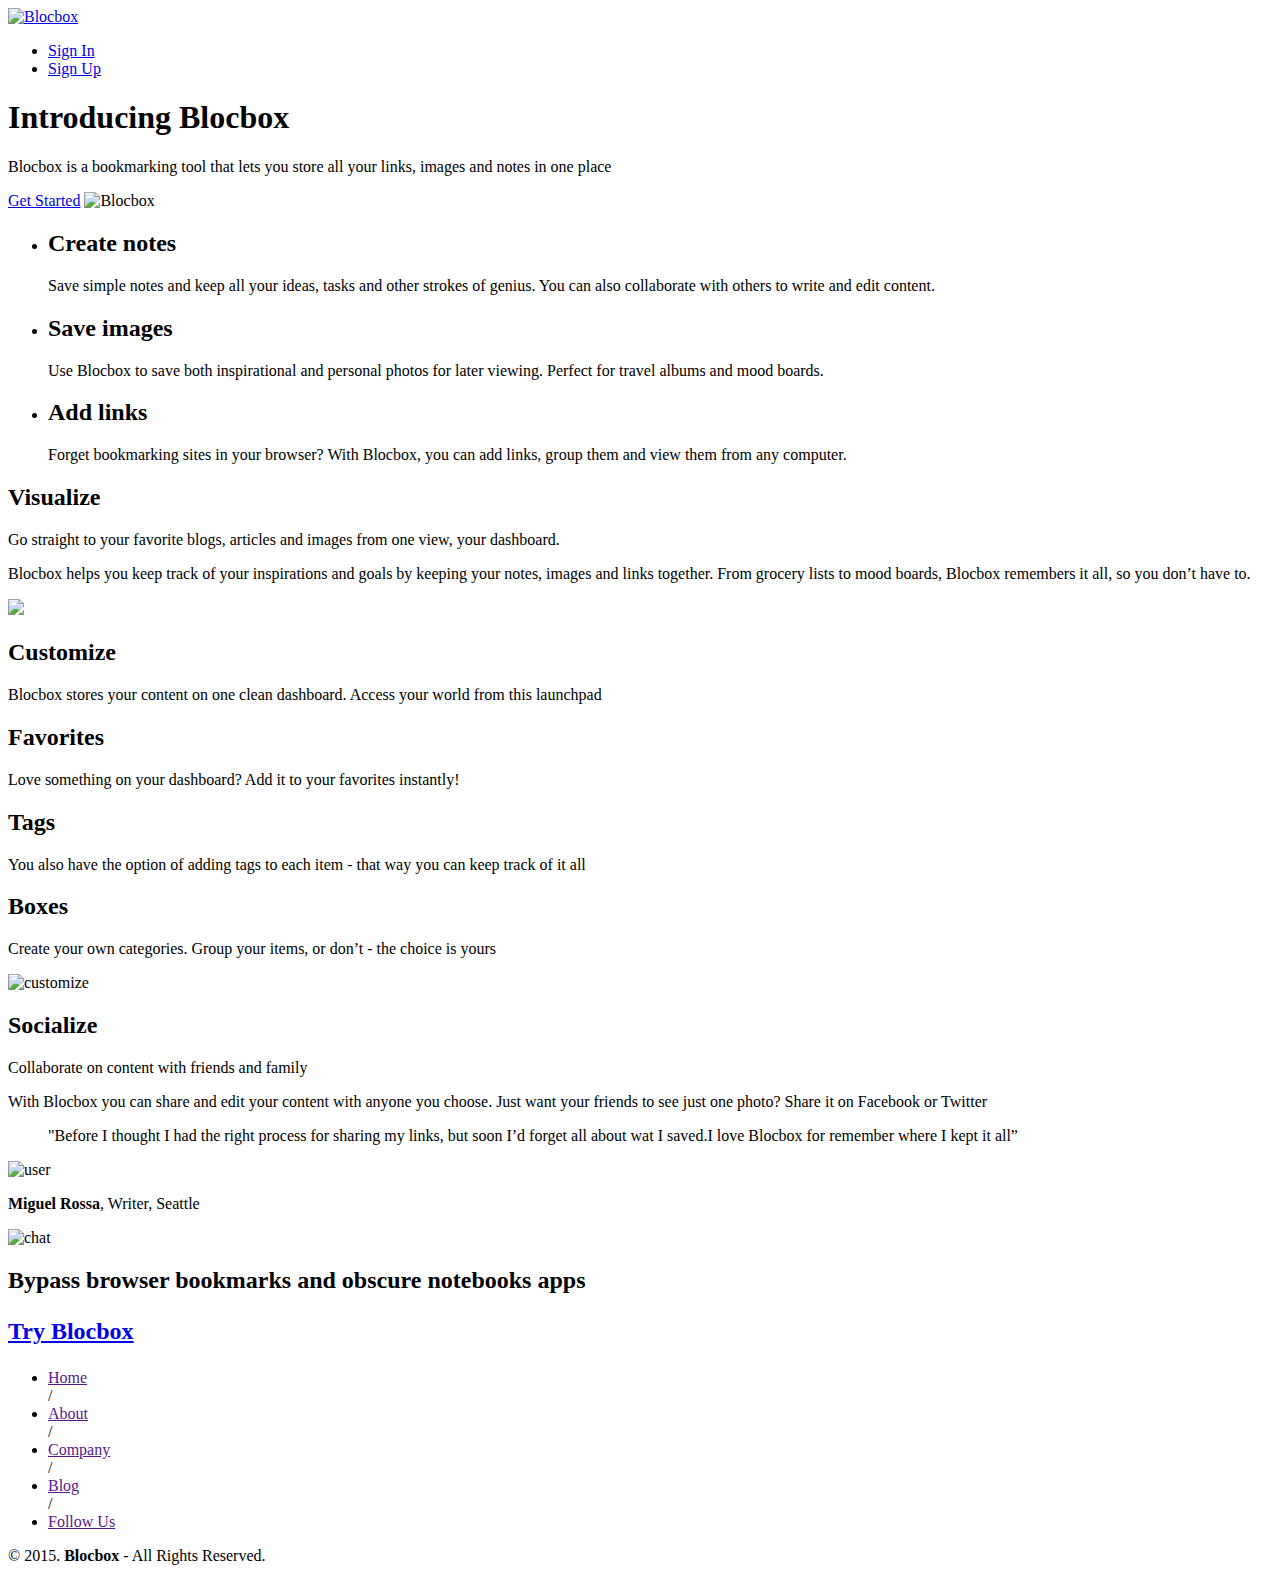
==== index.html @ c2d43303 "Assignment-28-completed" ====
<!DOCTYPE html>
 <html lang="en-us">
 <head>
   <meta http-equiv="X-UA-Compatible" content="IE=Edge">
   <meta name="viewport" content="width=device-width, initial-scale=1">
   <meta charset="UTF-8">
   <title>Save, share and collaborate | Blocbox</title>
    <!-- Google Fonts -->
    <link href="<link href='https://fonts.googleapis.com/css?family=Poppins:300,400,500,600,700|Roboto+Slab:400,100,700' rel='stylesheet' type='text/css'>">
 </head>
 <body>
 <!-- Hero -->
 <header>
   <nav class="container">
     <div class="one-half">
       <a href="index.html" class="site-logo"><img src="images/site-logo.png" alt="Blocbox" /></a>
     </div>
     <div class="one-half">
       <ul>
         <li><a href="signin.html">Sign In</a></li>
         <li class="btn-outline"><a href="signup.html">Sign Up</a></li>
       </ul>
     </div>
   </nav>
   <div class="container hero">
     <h1>Introducing Blocbox</h1>
     <p>Blocbox is a bookmarking tool that lets you store all your links, images and notes in one place </p>
     <a href="signup.html" class="btn">Get Started</a>
     <img src="images/getstarted.png" alt="Blocbox" />
   </div>
 </header>
  <main role="main">
    <!-- Benefits -->
   <section class="benefits">
     <ul class="container">
       <li class="one-third">
         <h2>Create notes</h2>
         <p>Save simple notes and keep all your ideas, tasks and other strokes of genius. You can also collaborate with others to write and edit content.</p>
       </li>
       <li class="one-third">
         <h2>Save images</h2>
         <p>Use Blocbox to save both inspirational and personal photos for later viewing. Perfect for travel albums and mood boards.</p>
       </li>
       <li class="one-third">
         <h2>Add links</h2>
         <p>Forget bookmarking sites in your browser? With Blocbox, you can add links, group them and view them from any computer.</p>
       </li>
     </ul>
   </section>
   <!--Visualize Section -->
   <section class ="visualize">
   <div class="title v">
      <h2> Visualize </h2>
      <p>Go straight to your favorite blogs, articles and images from one view, your dashboard.</p>
  </div>
      <div class="blurb1">
   <p>Blocbox helps you keep track of 
your inspirations and goals by 
keeping your notes, images and links 
together. From grocery lists to mood boards, 
Blocbox remembers it all, 
so you don’t have to.</p>
</div>
<img src="images/dashboard.png"/>
</p>
</div>
   <!-- Customize Section -->
   <section class="customize">
   <div class="title c">
      <h2> Customize </h2>
       <p>Blocbox stores your content on one clean dashboard. Access your world from this launchpad</p>
    </div>
    <div class="blurb2">
       <h2>Favorites</h2>
          <p>Love something on your dashboard? Add it to your favorites instantly!</p>
        <h2>Tags</h2>
          <p>You also have the option of adding tags to each item - that way you can keep track of it all</p>
         <h2>Boxes</h2>
          <p>Create your own categories. Group your items, or don’t - the choice is yours</p>
    </div>
<img src="images/detail.png" alt ="customize" />

   <!--Socialize Section -->
   <section class ="socialize"
    <div class="title s">
      <h2> Socialize </h2>
       <p>Collaborate on content with friends and family</p>
            With Blocbox you can share and edit 
            your content with anyone you choose. 
            Just want your friends to see just one 
            photo? Share it on Facebook or Twitter
      </p>
      </div>
      <div class = "testimonial">
        <blockquote>"Before I thought I had the right process for sharing 
        my links, but soon I’d forget all about wat I saved.I love Blocbox for remember where I kept it all”</blockquote>
          <img src="https://s3.amazonaws.com/uifaces/faces/twitter/jadlimcaco/128.jpg" alt="user"/>
            <p class="name"><strong>Miguel Rossa</strong>, Writer, Seattle</p>
      </div>
      <img src="images/chat.png" alt="chat"/>
    </section>
   <!--Concluding Section -->
  <section class ="conclusion">
    <div class="conc">
      <h2>Bypass browser bookmarks and obscure notebooks apps<h2>
       <p><a href="signup.html">Try Blocbox</a><p>
       </div>
    </div>
  </main>

  <!-- Footer -->
 <footer>
   <div class="container footer-nav-block">
       <div class="left-footer-block one-third">
         <ul>
           <li><a href="">Home</a></li> /
           <li><a href="">About</a></li> /
           <li><a href="">Company</a></li> /
           <li><a href="">Blog</a></li> /
           <li><a href="">Follow Us</a></li>
         </ul>
       </nav>
       <div class="right-footer-block one-third">
           <p class="copyright-block">&copy; 2015. <strong>Blocbox</strong> - All Rights Reserved.</p>
       </div>
   </div>
 </footer>
</body>
</html>
 </body>
 </html>
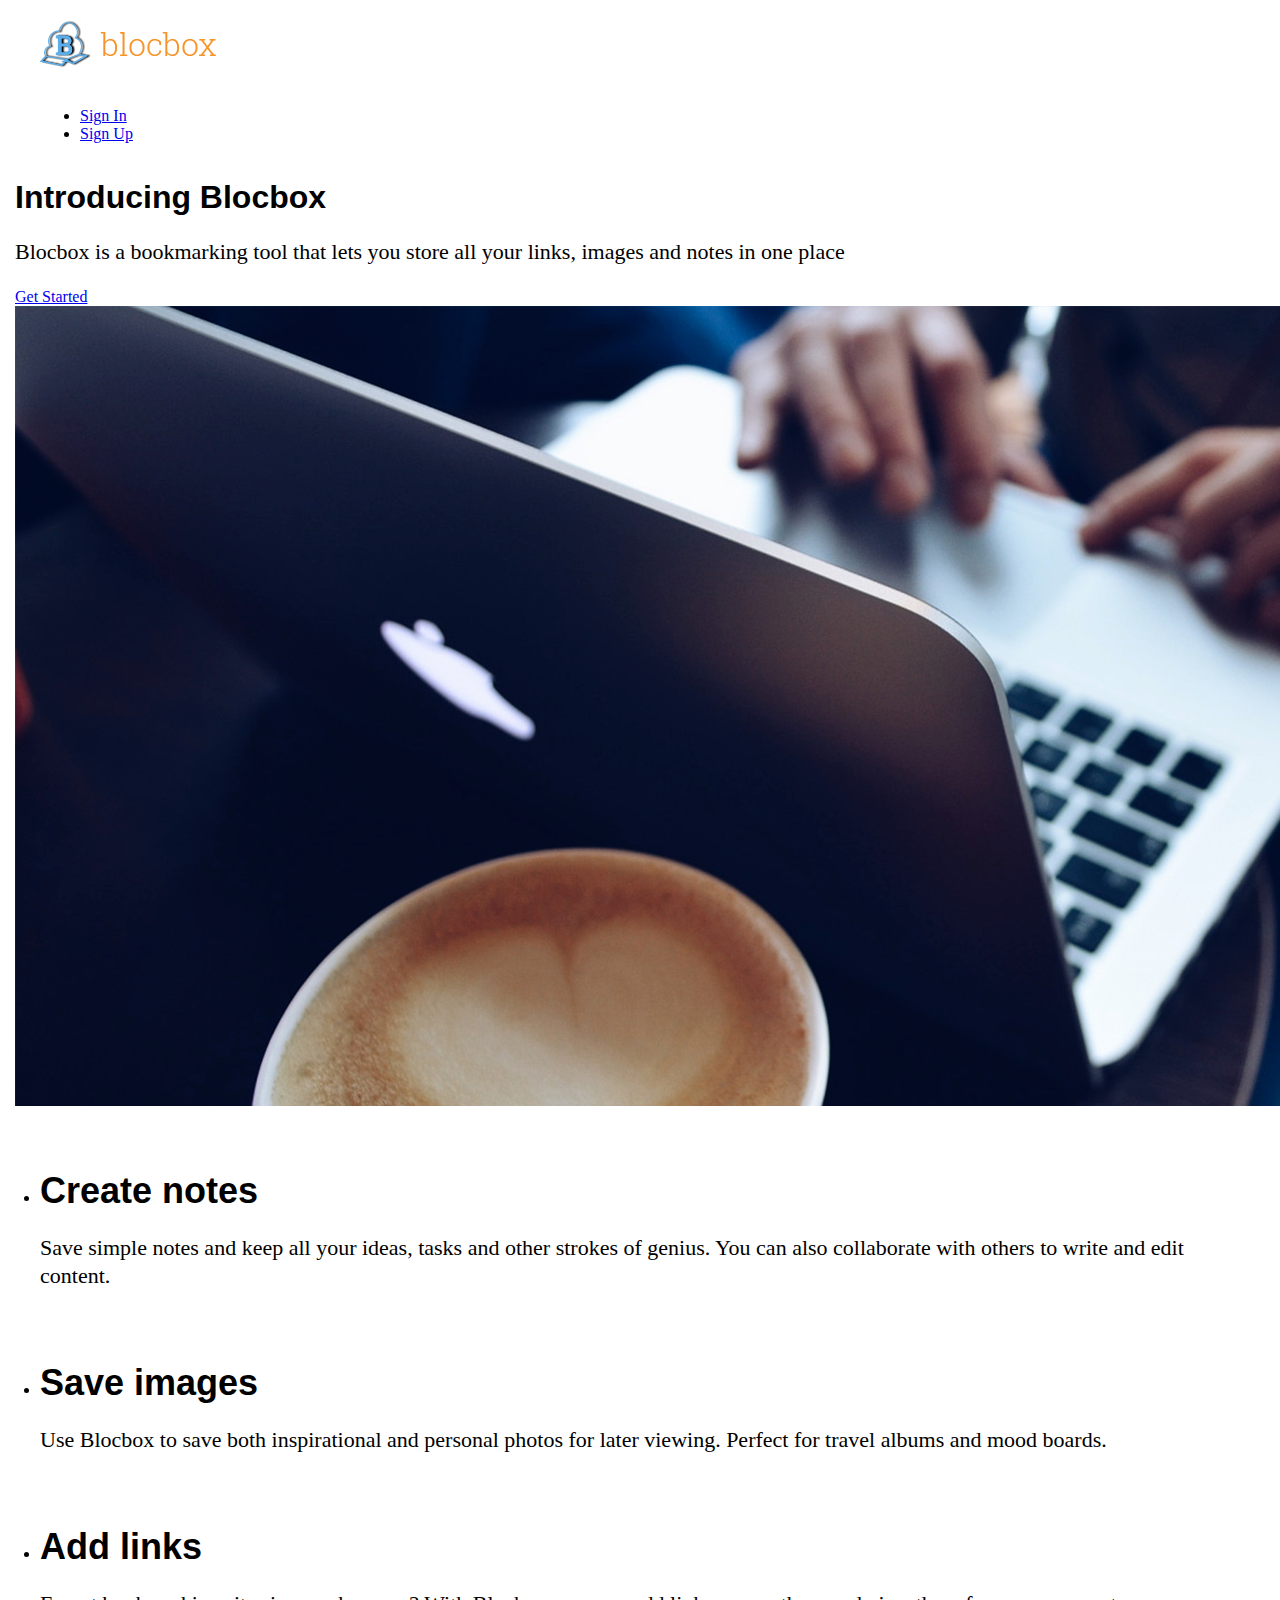
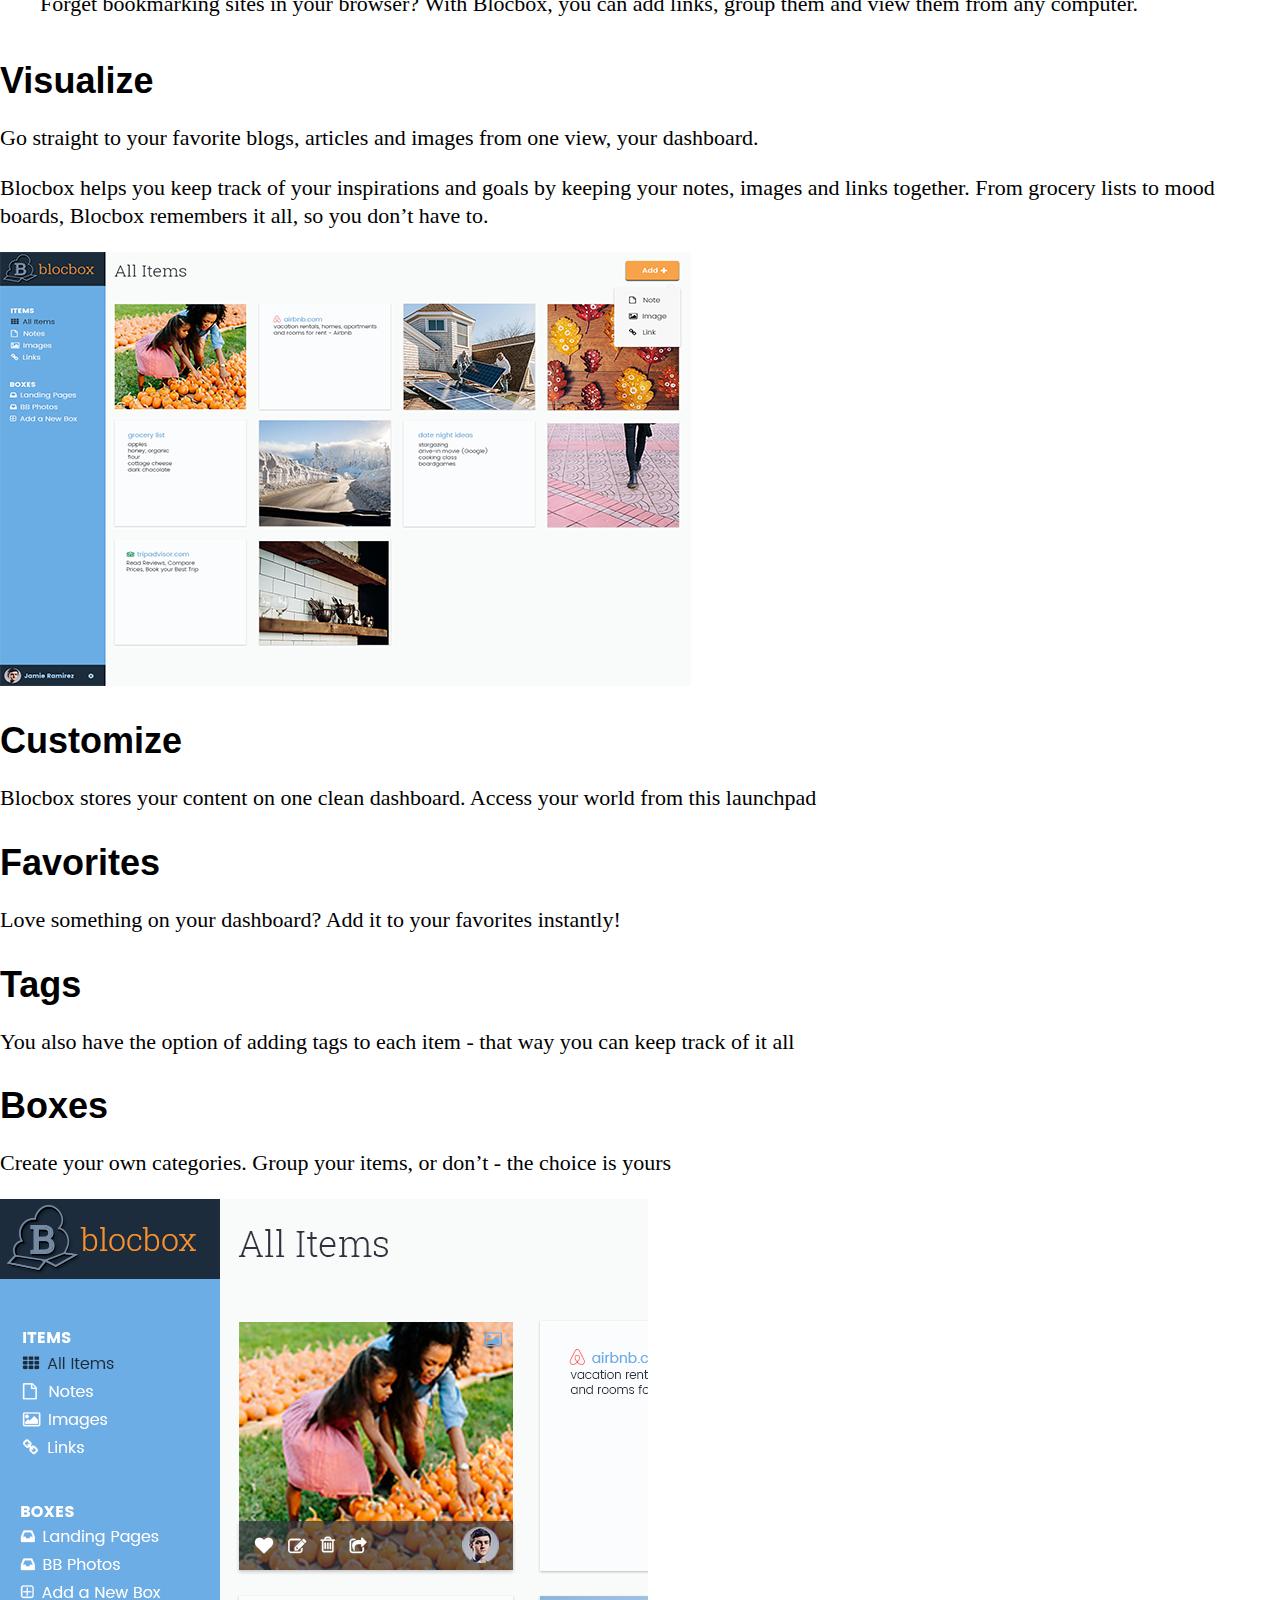
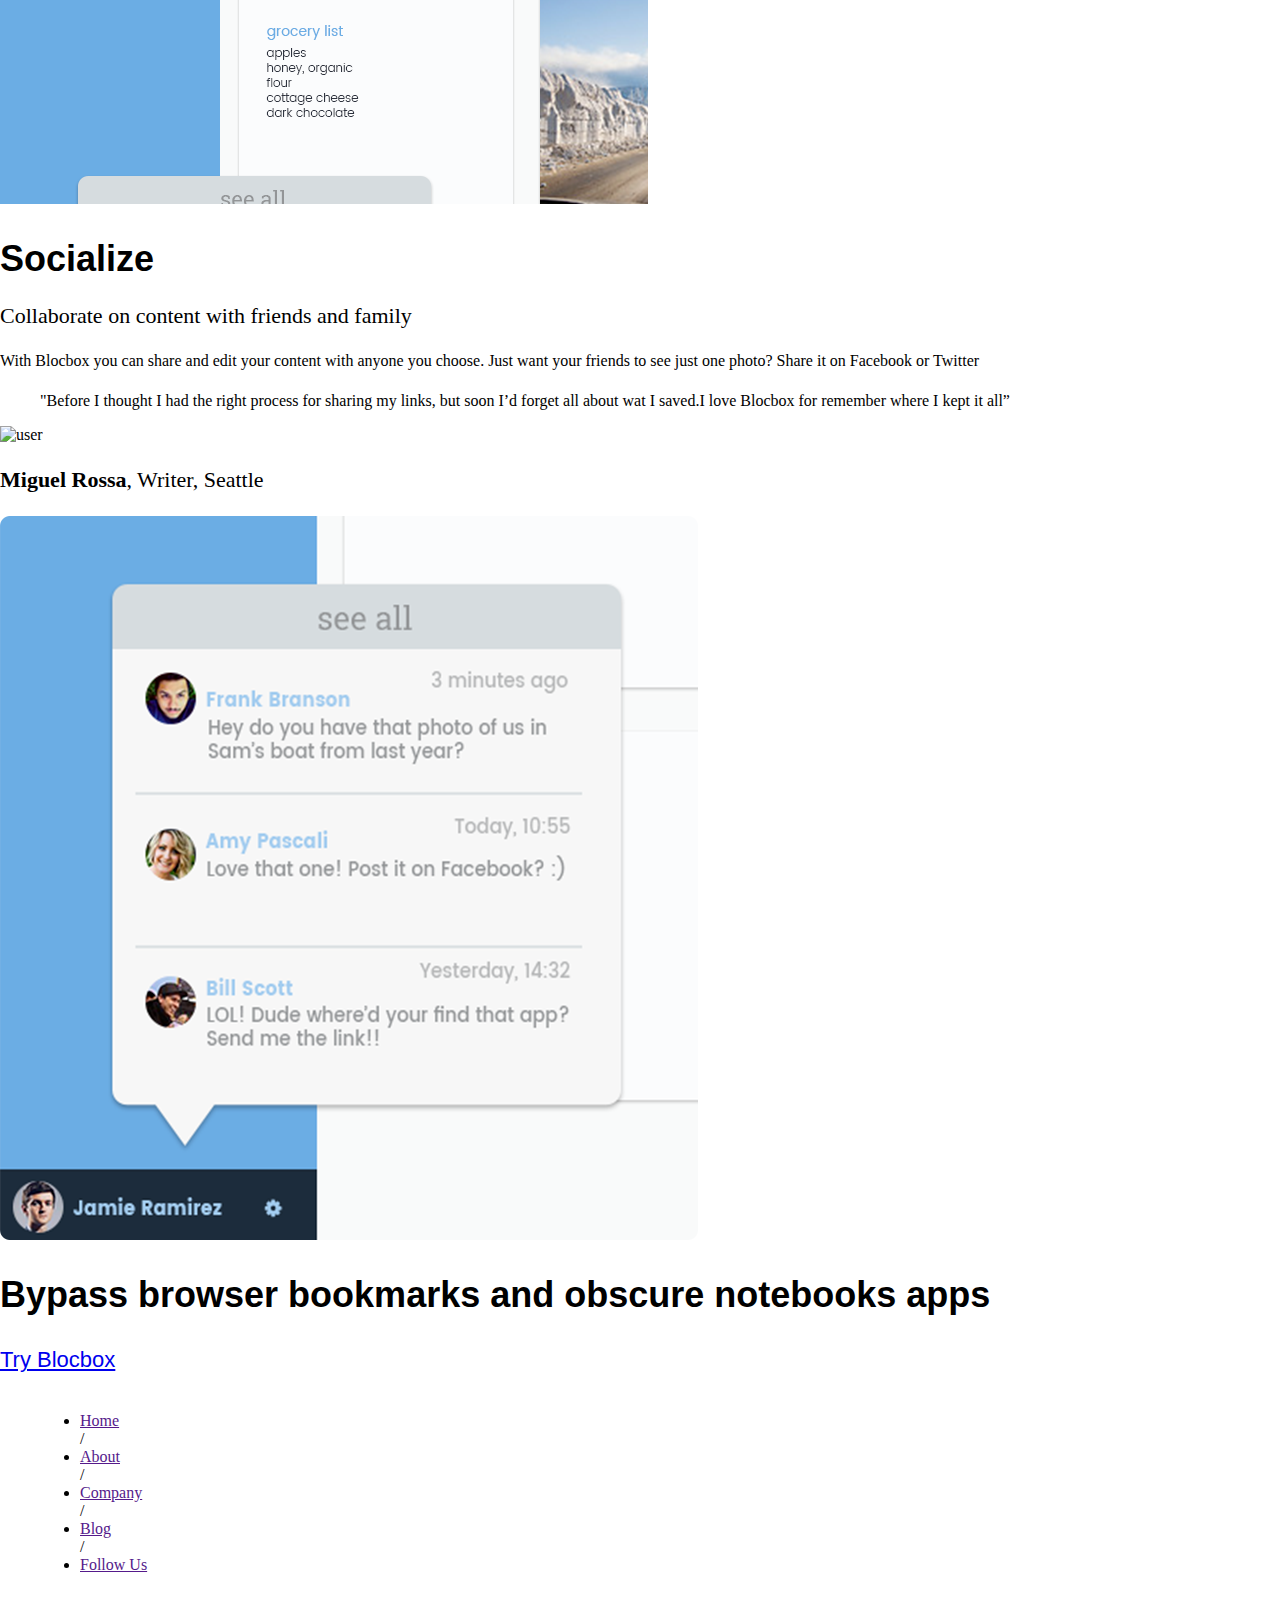
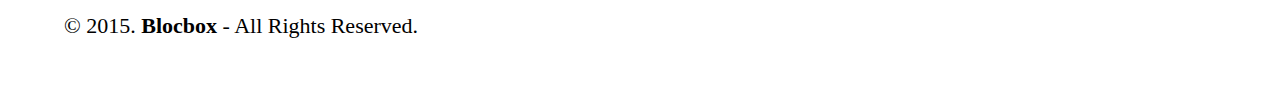
==== commit fcba028b: "Checkpoint-29-completed" ====
--- a/index.html
+++ b/index.html
@@ -6,7 +6,13 @@
    <meta charset="UTF-8">
    <title>Save, share and collaborate | Blocbox</title>
     <!-- Google Fonts -->
-    <link href="<link href='https://fonts.googleapis.com/css?family=Poppins:300,400,500,600,700|Roboto+Slab:400,100,700' rel='stylesheet' type='text/css'>">
+    <link href=<link href='https://fonts.googleapis.com/css?family=Poppins:300,400,500,600,700|Roboto+Slab:400,100,700' rel='stylesheet' type='text/css'>
+
+<!-- CSS -->
+<link rel="stylesheet" href="css/normalize.css">
+<link rel="stylesheet" href="css/style.css">
+<link rel="stylesheet" href="css/font-awesome.css">
+
  </head>
  <body>
  <!-- Hero -->
@@ -26,7 +32,7 @@
      <h1>Introducing Blocbox</h1>
      <p>Blocbox is a bookmarking tool that lets you store all your links, images and notes in one place </p>
      <a href="signup.html" class="btn">Get Started</a>
-     <img src="images/getstarted.png" alt="Blocbox" />
+     <img src="images/hero.png" alt="Blocbox" />
    </div>
  </header>
   <main role="main">
--- a/css/style.css
+++ b/css/style.css
@@ -0,0 +1,40 @@
+html, body{
+  overflow-x:hidden;
+}
+body {
+  font-family: "Poppins", Helvetica, Arial, sans-serif
+  color:#3333333;
+}
+h1, h2, h3, h4, h4, h6 {
+  font-family: "Roboto Slab", Helvetica, Arial, sans-serif;
+}
+h2 {
+  font-size:36px;
+  font-size: normal;
+  margin-bottom: 5px;
+}
+p {
+  font-size:22px;
+  line-height: 28px;
+  font-weight:100;
+}
+/* Grid */
+.container{
+margin-right: auto;
+margin-left: auto;
+padding-left: 15px;
+padding-right: 15px;
+position:relative;
+}
+.container:before,
+.container:after {
+  content:" ";
+  clear:both;
+}
+.one-half, .one-third, .one-fourth {
+  width: 96%;
+  float: left;
+  position: relative;
+  min-height: 1px;
+  margin: 0 2% 20px;
+}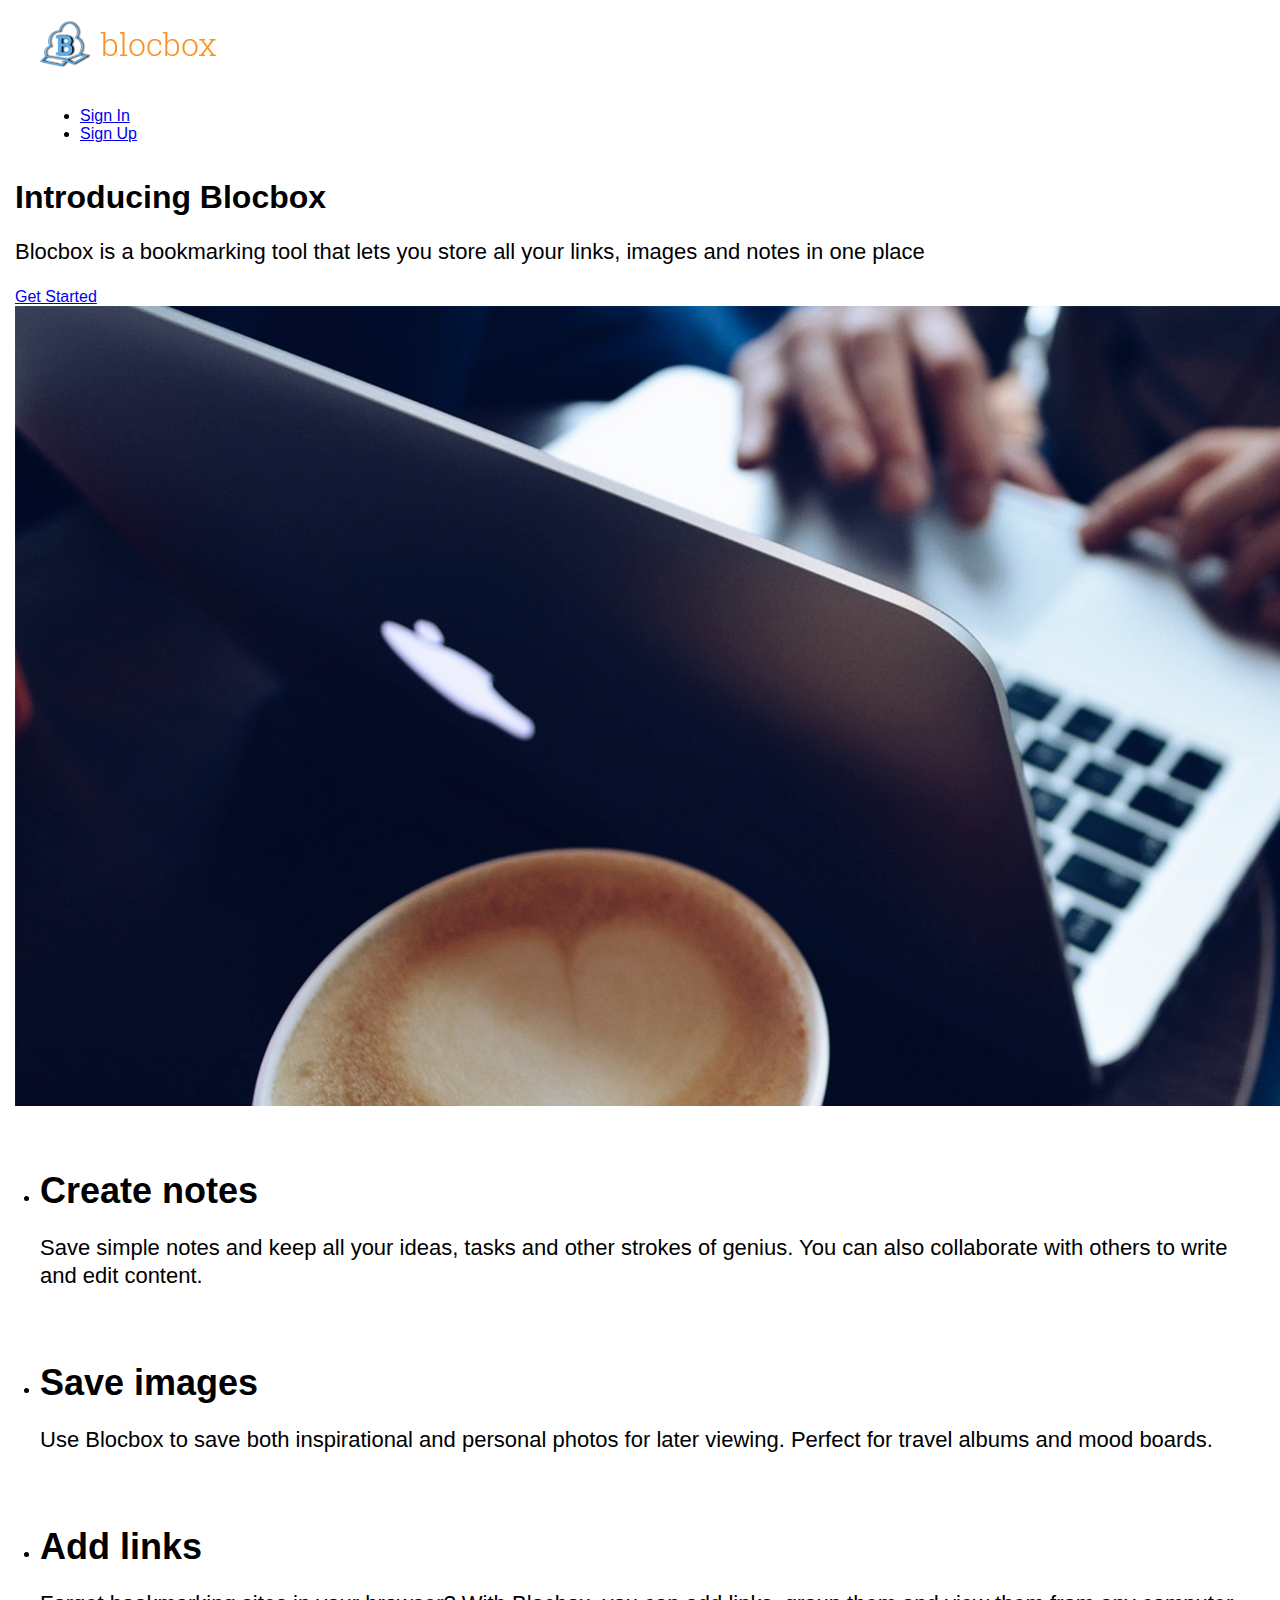
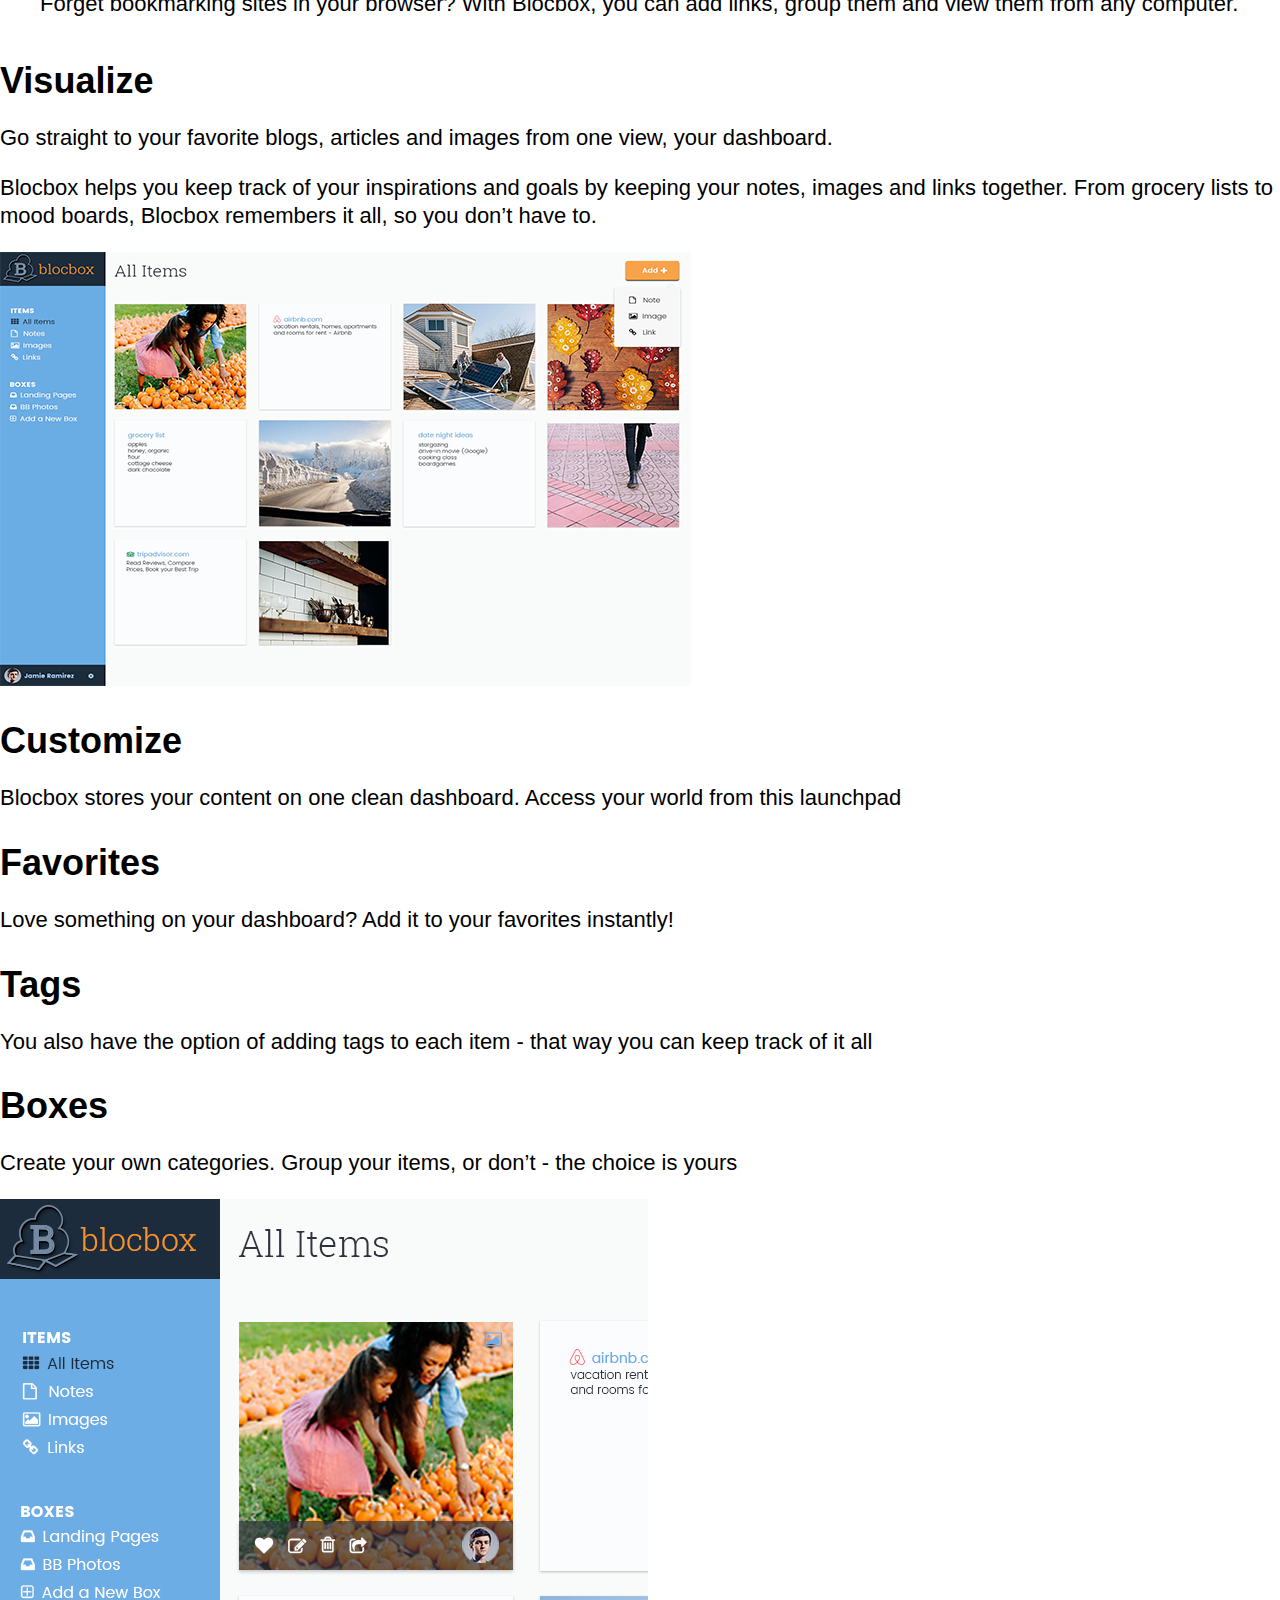
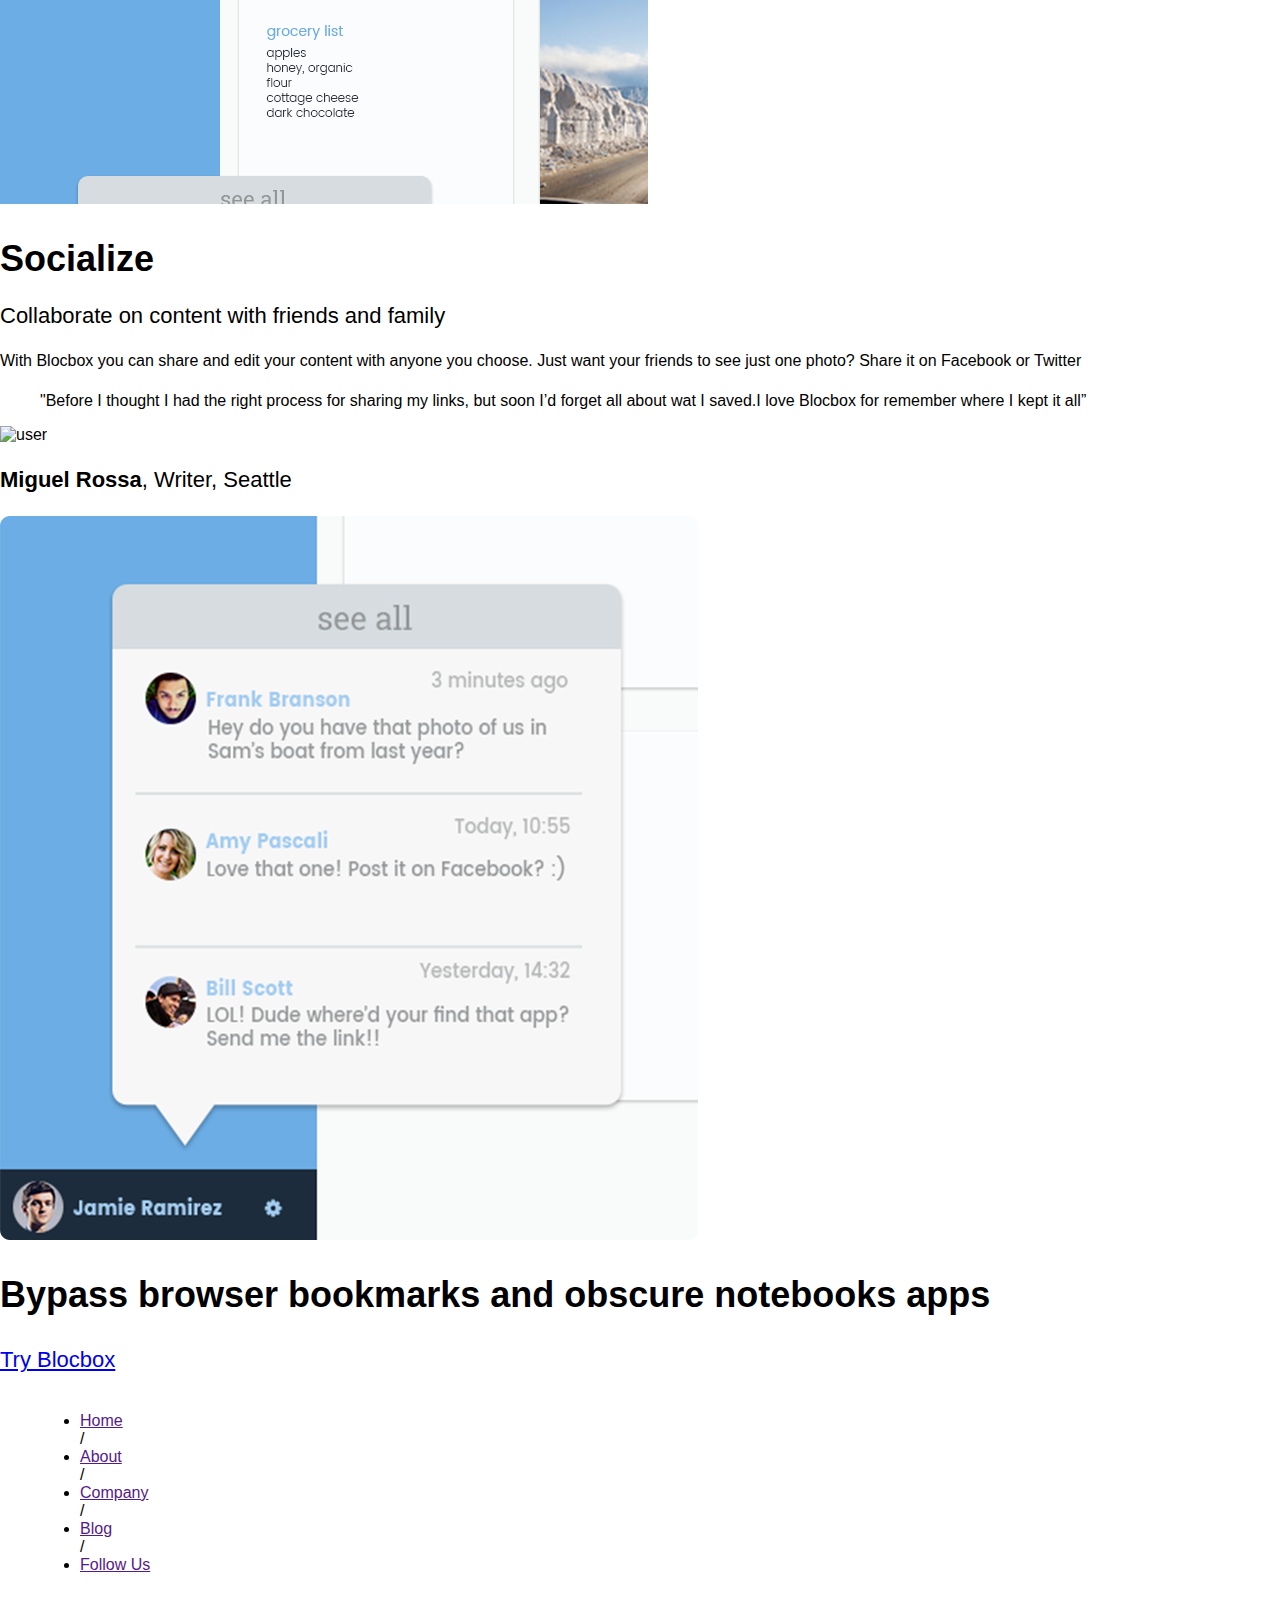
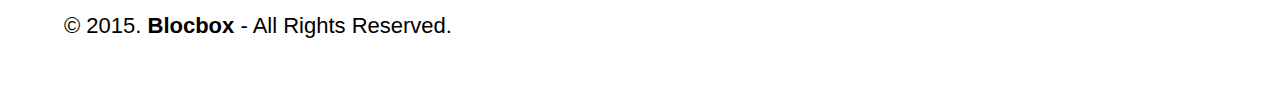
==== commit e8a3393e: "Assignment-29-completed" ====
--- a/index.html
+++ b/index.html
@@ -12,6 +12,8 @@
 <link rel="stylesheet" href="css/normalize.css">
 <link rel="stylesheet" href="css/style.css">
 <link rel="stylesheet" href="css/font-awesome.css">
+<link rel="stylesheet" href="animate.min.css">
+
 
  </head>
  <body>
@@ -29,7 +31,7 @@
      </div>
    </nav>
    <div class="container hero">
-     <h1>Introducing Blocbox</h1>
+     <h1 class="animated fadeIn">Introducing Blocbox</h1>
      <p>Blocbox is a bookmarking tool that lets you store all your links, images and notes in one place </p>
      <a href="signup.html" class="btn">Get Started</a>
      <img src="images/hero.png" alt="Blocbox" />
--- a/css/style.css
+++ b/css/style.css
@@ -8,6 +8,7 @@
 h1, h2, h3, h4, h4, h6 {
   font-family: "Roboto Slab", Helvetica, Arial, sans-serif;
 }
+
 h2 {
   font-size:36px;
   font-size: normal;
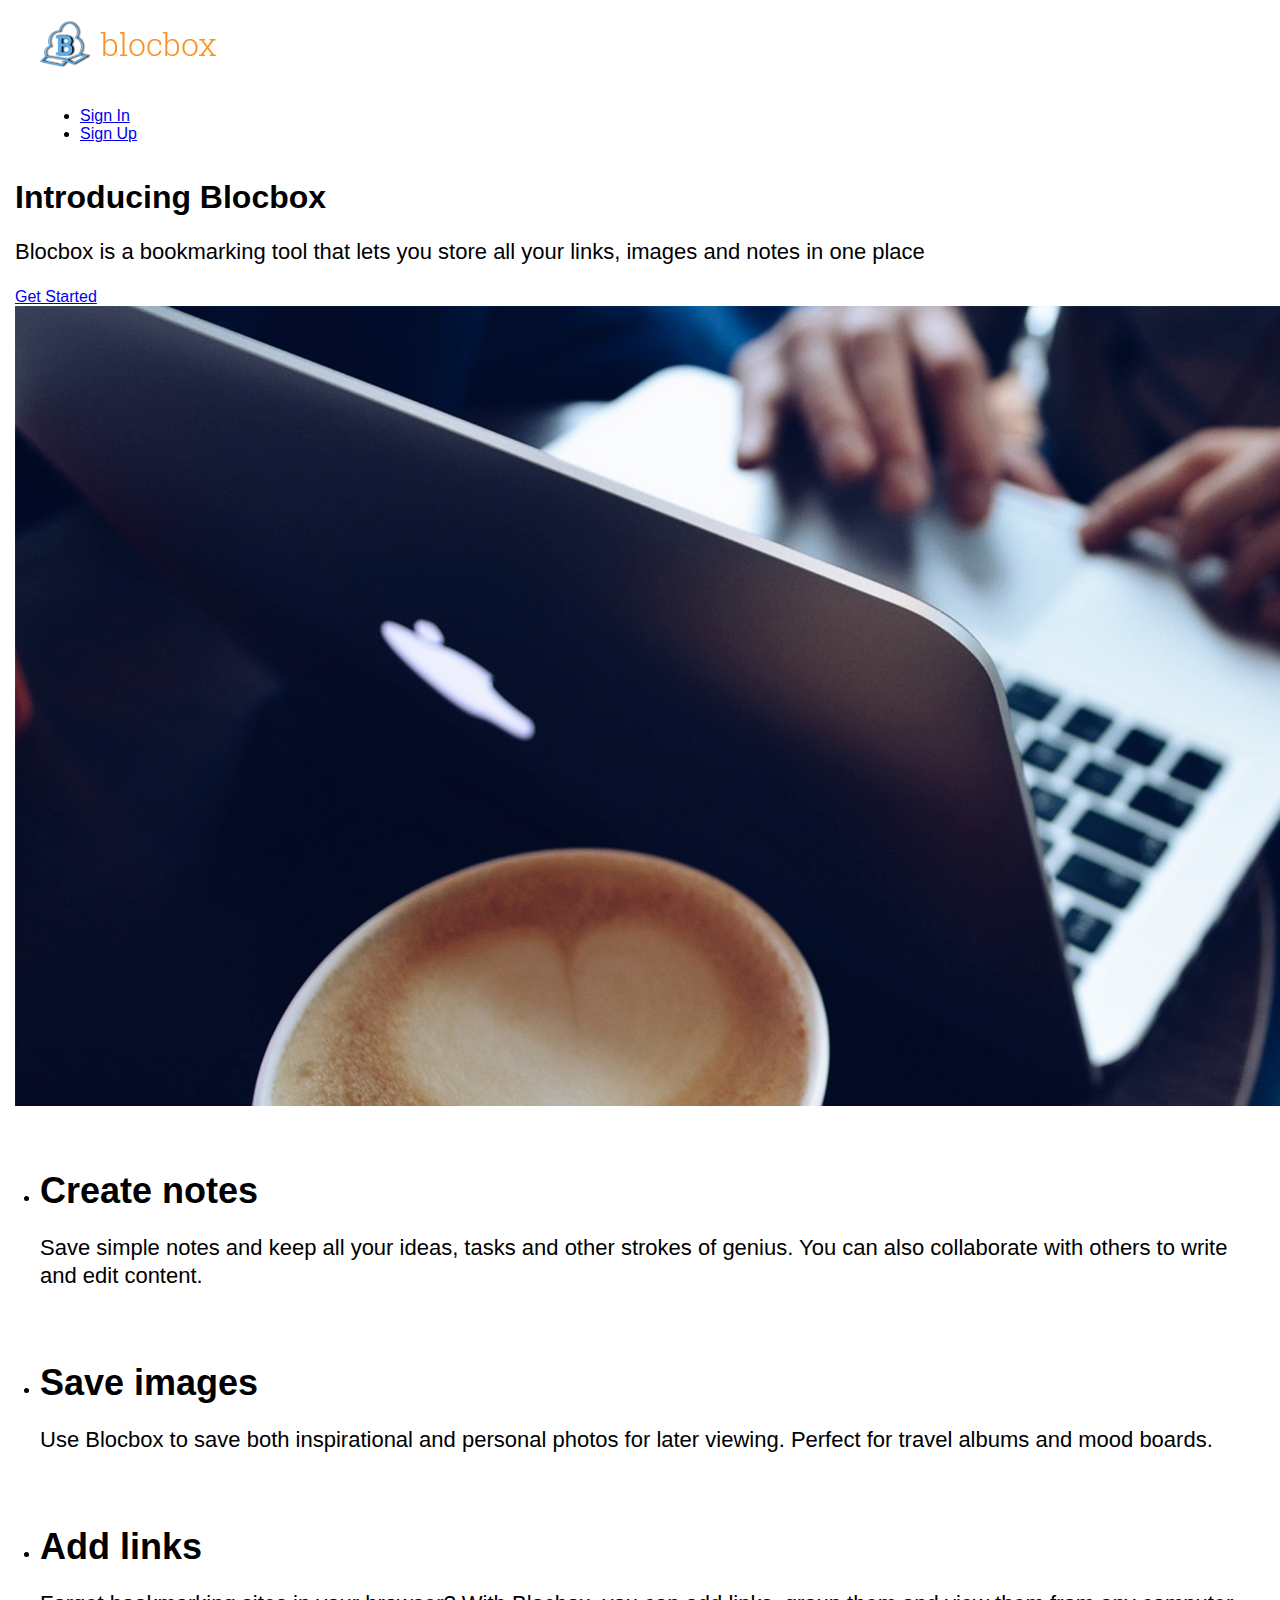
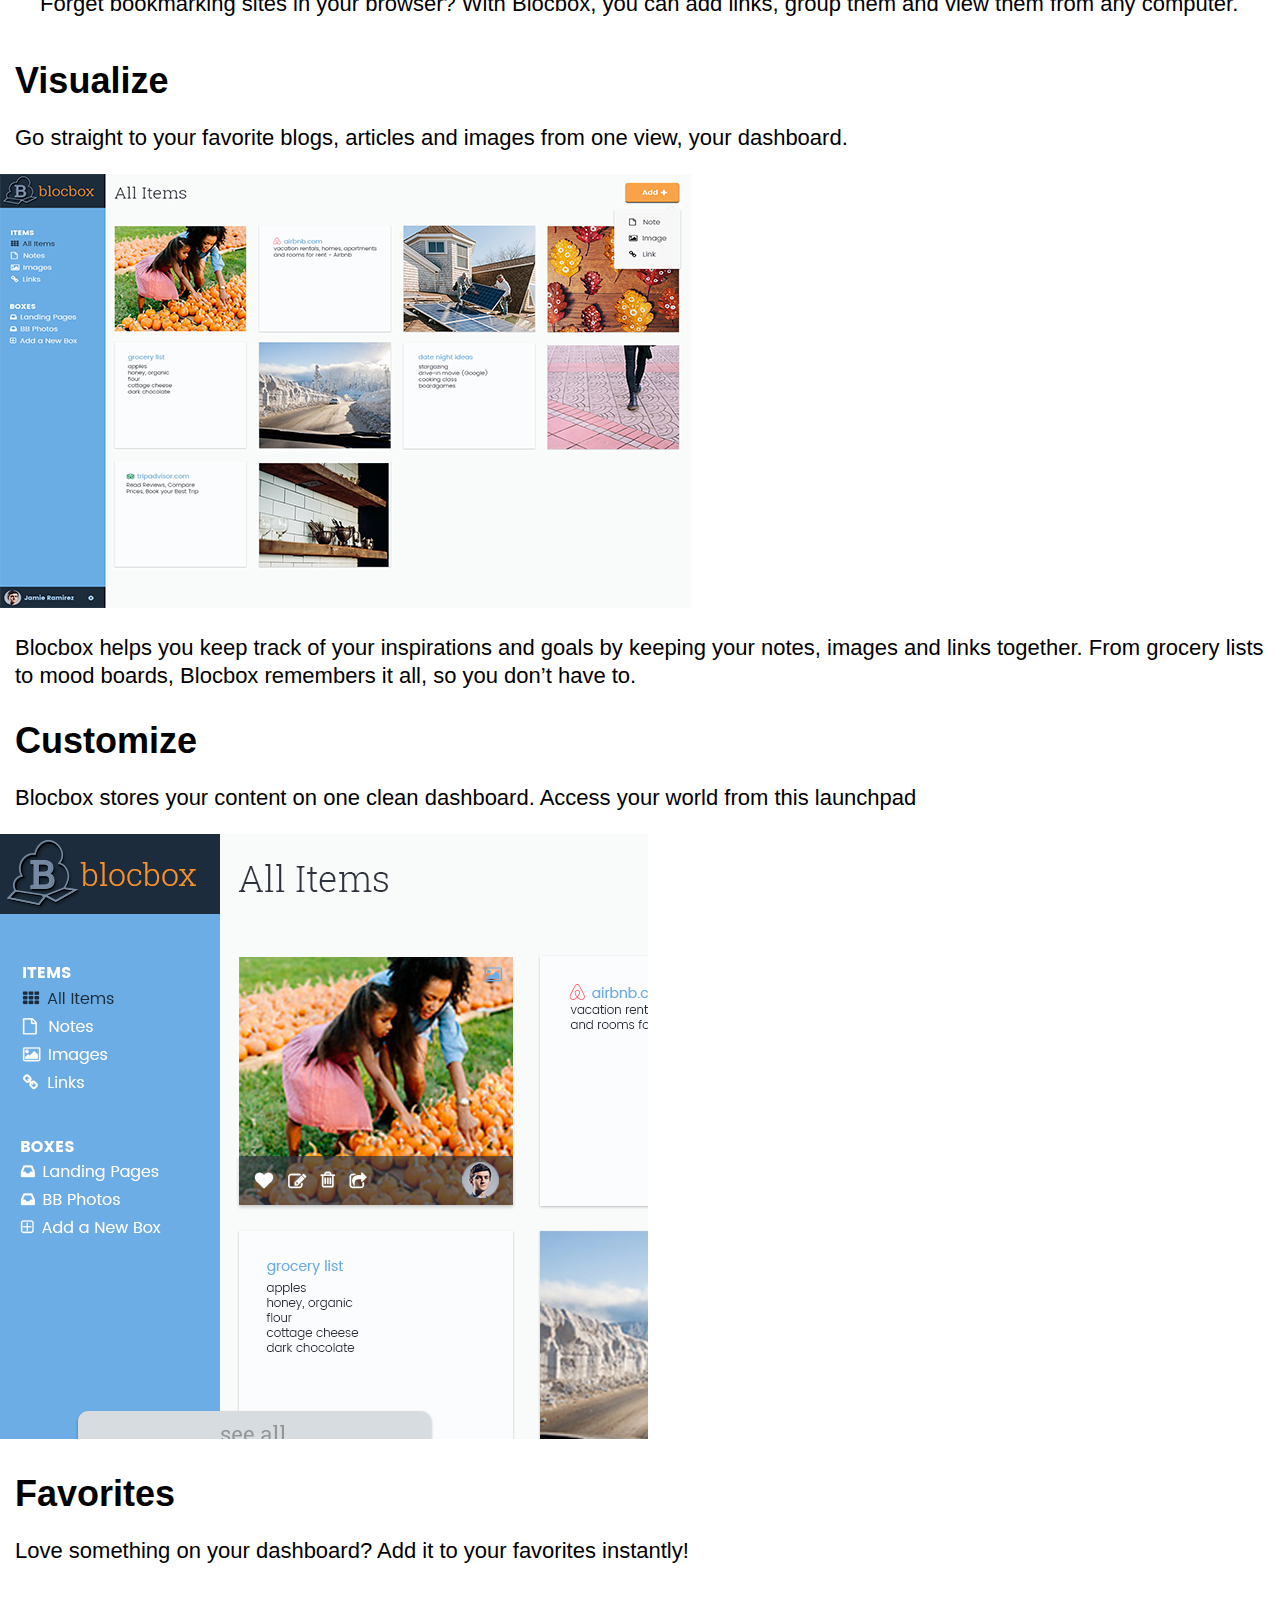
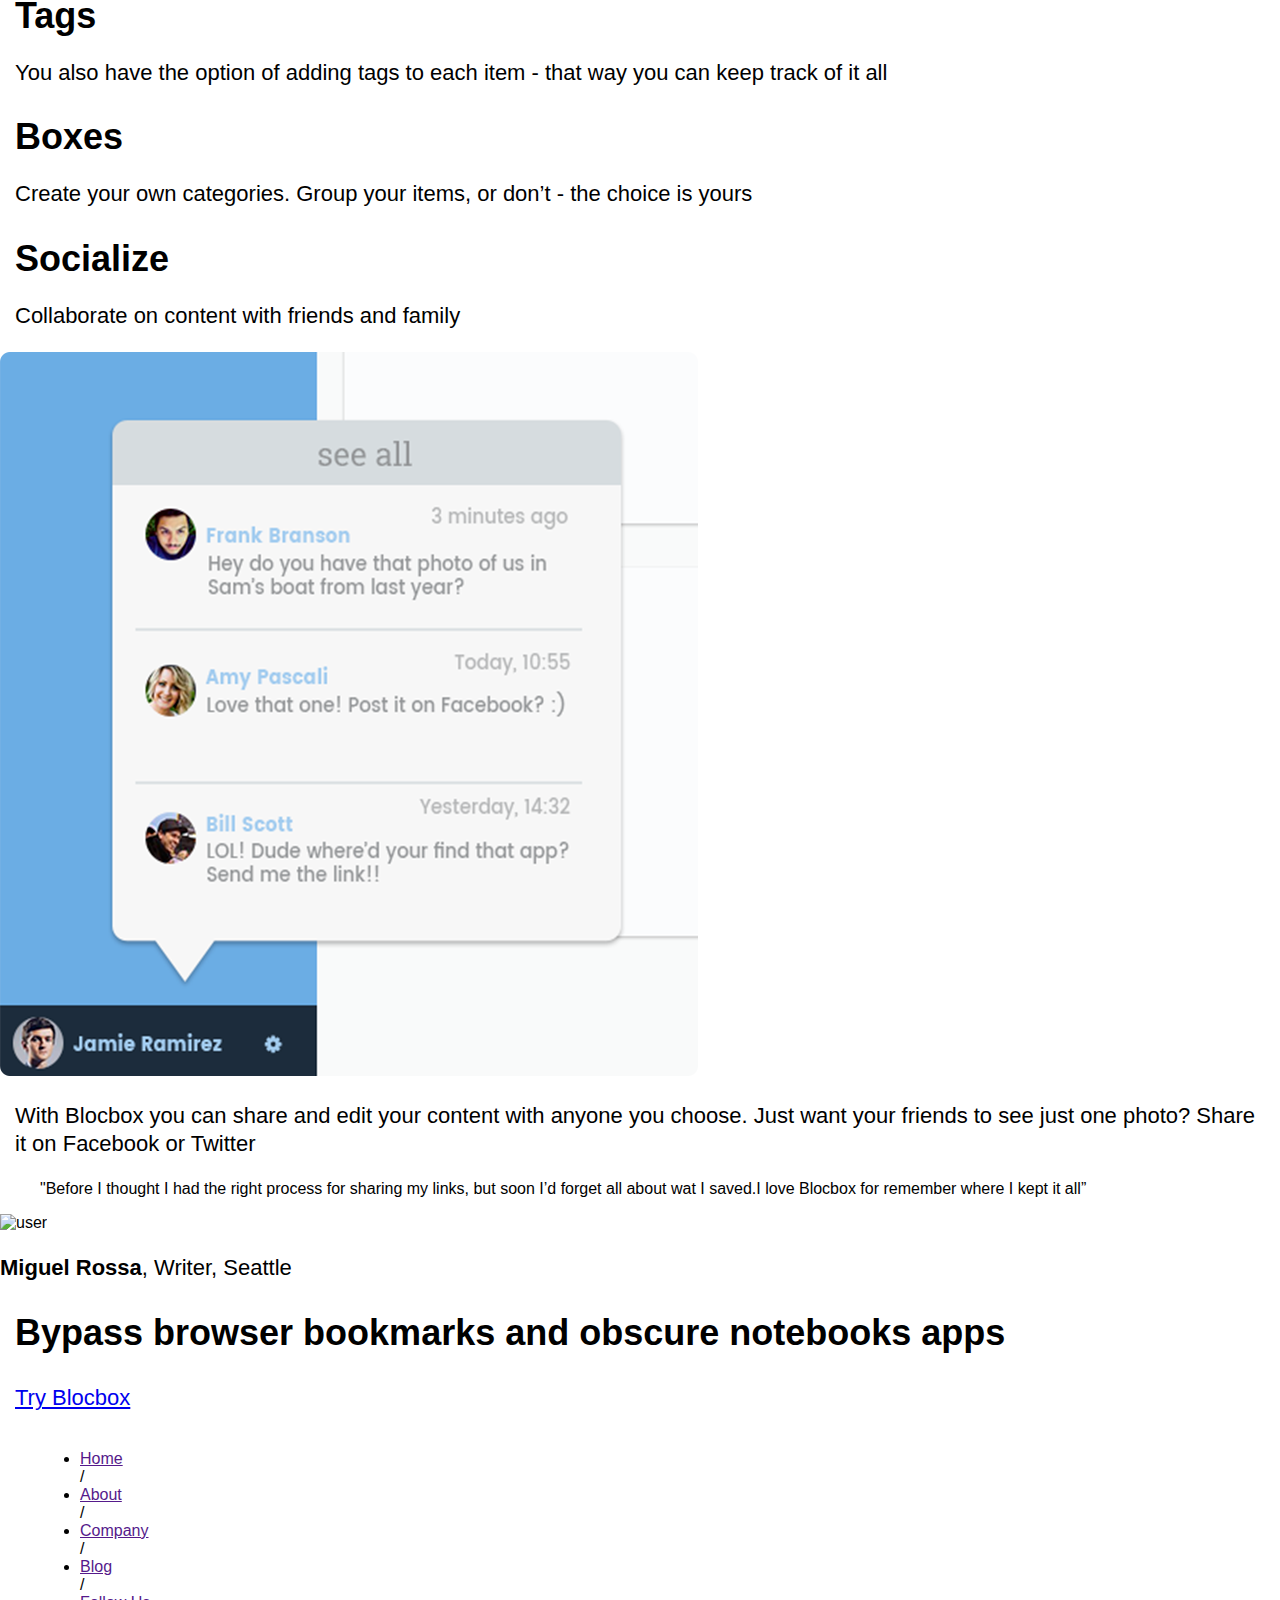
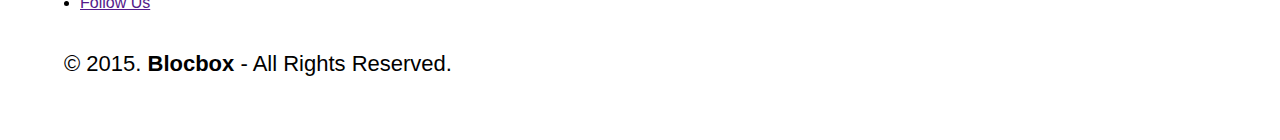
==== commit 3ccc3afa: "Assignment-29-completed" ====
--- a/index.html
+++ b/index.html
@@ -57,28 +57,22 @@
    </section>
    <!--Visualize Section -->
    <section class ="visualize">
-   <div class="title v">
+    <div class="container">
       <h2> Visualize </h2>
-      <p>Go straight to your favorite blogs, articles and images from one view, your dashboard.</p>
+        <p>Go straight to your favorite blogs, articles and images from one view, your dashboard.</p>
+    </div>
+        <img src="images/dashboard.png" alt="dash">
+    <div class="container">
+        <p>Blocbox helps you keep track of your inspirations and goals by keeping your notes, images and links together. From grocery lists to mood boards, Blocbox remembers it all, so you don’t have to.</p>
   </div>
-      <div class="blurb1">
-   <p>Blocbox helps you keep track of 
-your inspirations and goals by 
-keeping your notes, images and links 
-together. From grocery lists to mood boards, 
-Blocbox remembers it all, 
-so you don’t have to.</p>
-</div>
-<img src="images/dashboard.png"/>
-</p>
-</div>
    <!-- Customize Section -->
    <section class="customize">
-   <div class="title c">
+   <div class="container">
       <h2> Customize </h2>
        <p>Blocbox stores your content on one clean dashboard. Access your world from this launchpad</p>
     </div>
-    <div class="blurb2">
+    <img src="images/detail.png" alt ="customize"/>
+    <div class="container">
        <h2>Favorites</h2>
           <p>Love something on your dashboard? Add it to your favorites instantly!</p>
         <h2>Tags</h2>
@@ -86,18 +80,18 @@
          <h2>Boxes</h2>
           <p>Create your own categories. Group your items, or don’t - the choice is yours</p>
     </div>
-<img src="images/detail.png" alt ="customize" />
-
    <!--Socialize Section -->
-   <section class ="socialize"
-    <div class="title s">
+   <section class ="socialize">
+    <div class="container s">
       <h2> Socialize </h2>
        <p>Collaborate on content with friends and family</p>
-            With Blocbox you can share and edit 
+       </div>
+          <img src="images/chat.png" alt ="chat"/>
+       <div class="container s">
+            <p>With Blocbox you can share and edit 
             your content with anyone you choose. 
             Just want your friends to see just one 
-            photo? Share it on Facebook or Twitter
-      </p>
+            photo? Share it on Facebook or Twitter</p>
       </div>
       <div class = "testimonial">
         <blockquote>"Before I thought I had the right process for sharing 
@@ -105,11 +99,10 @@
           <img src="https://s3.amazonaws.com/uifaces/faces/twitter/jadlimcaco/128.jpg" alt="user"/>
             <p class="name"><strong>Miguel Rossa</strong>, Writer, Seattle</p>
       </div>
-      <img src="images/chat.png" alt="chat"/>
     </section>
    <!--Concluding Section -->
   <section class ="conclusion">
-    <div class="conc">
+    <div class="container">
       <h2>Bypass browser bookmarks and obscure notebooks apps<h2>
        <p><a href="signup.html">Try Blocbox</a><p>
        </div>
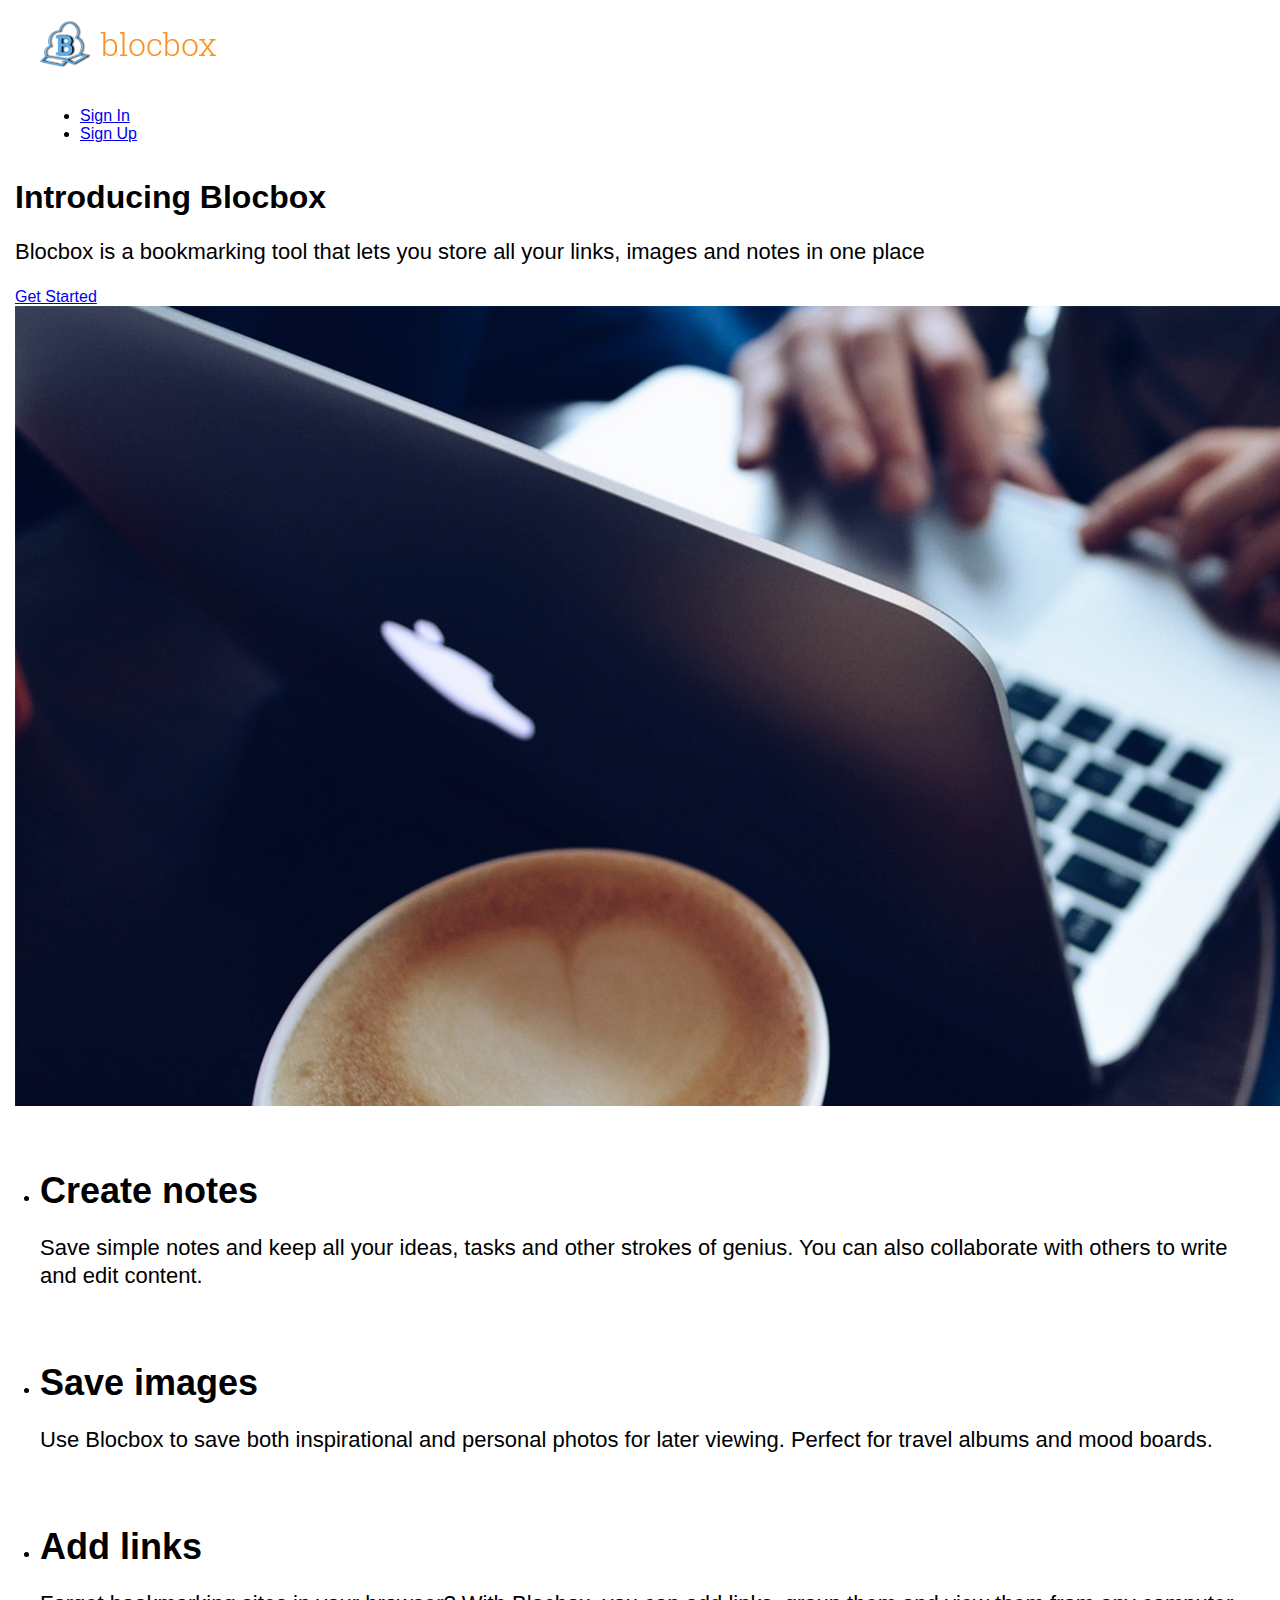
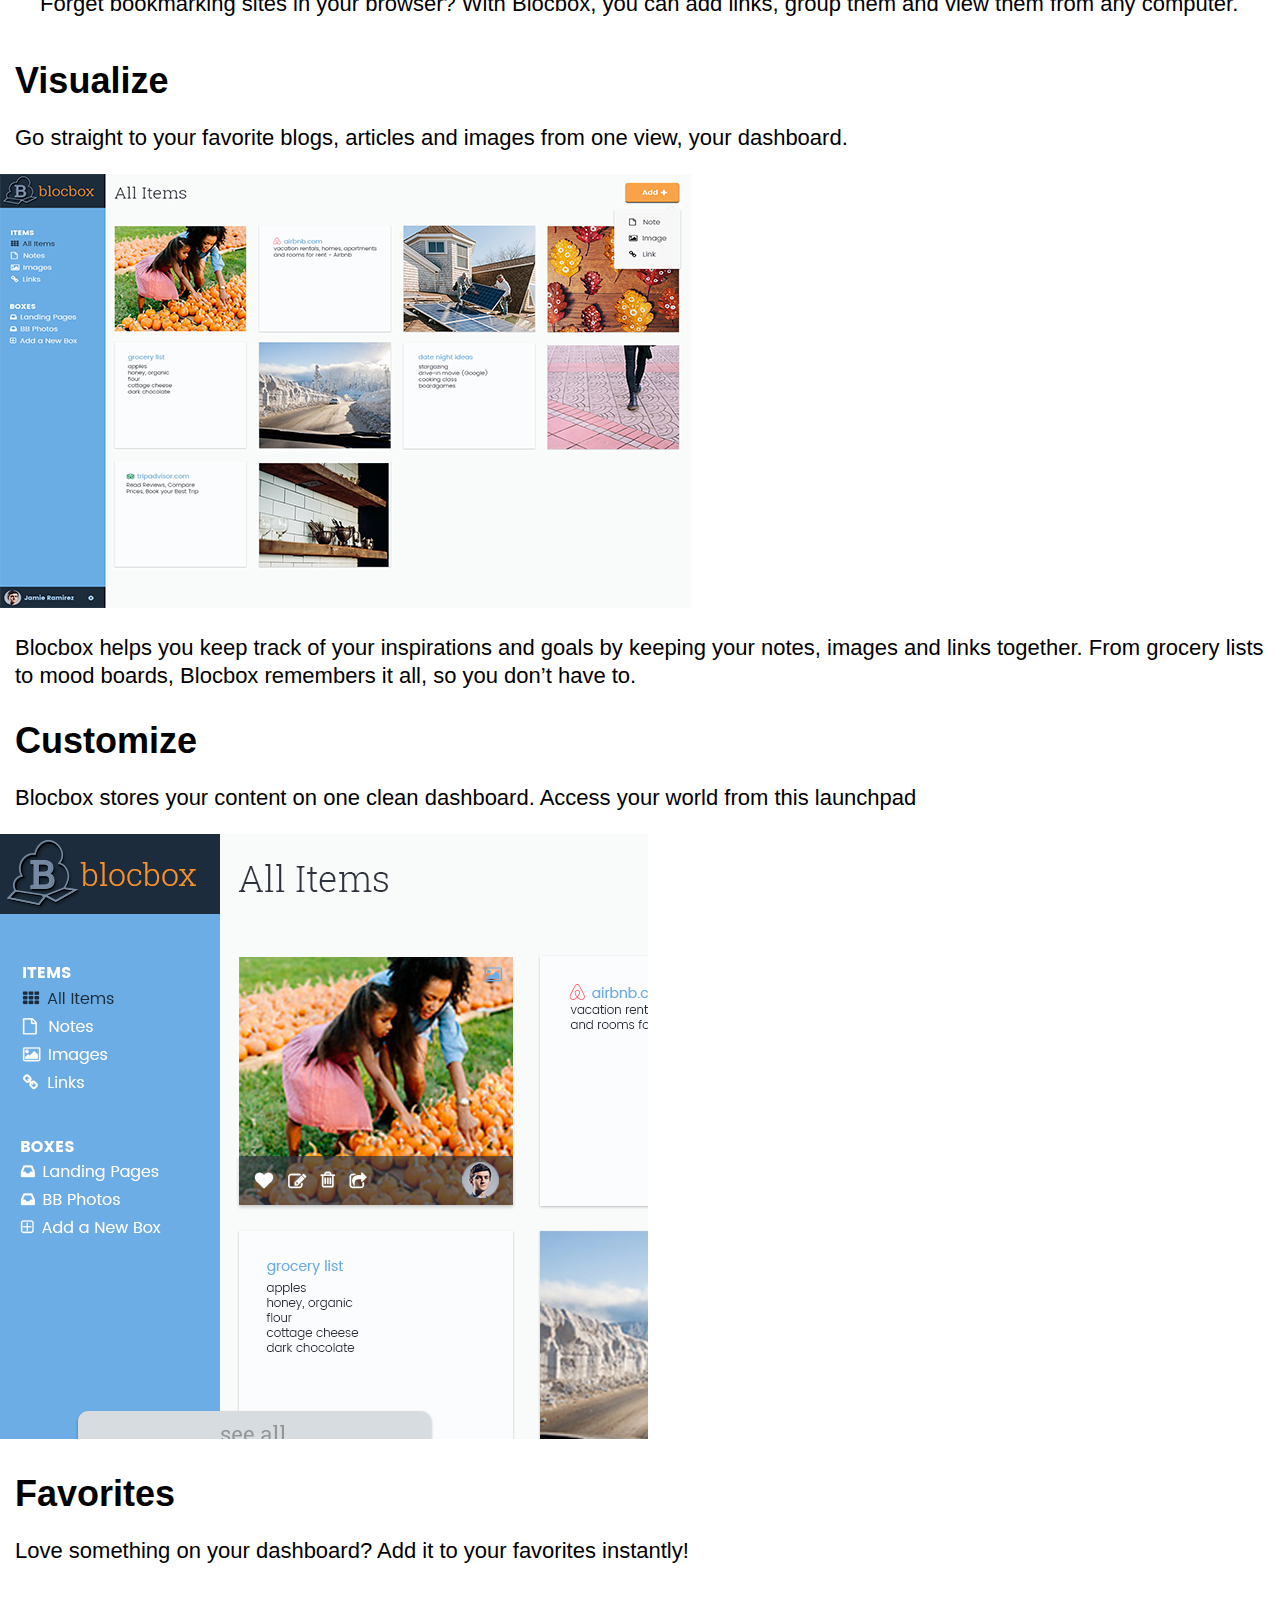
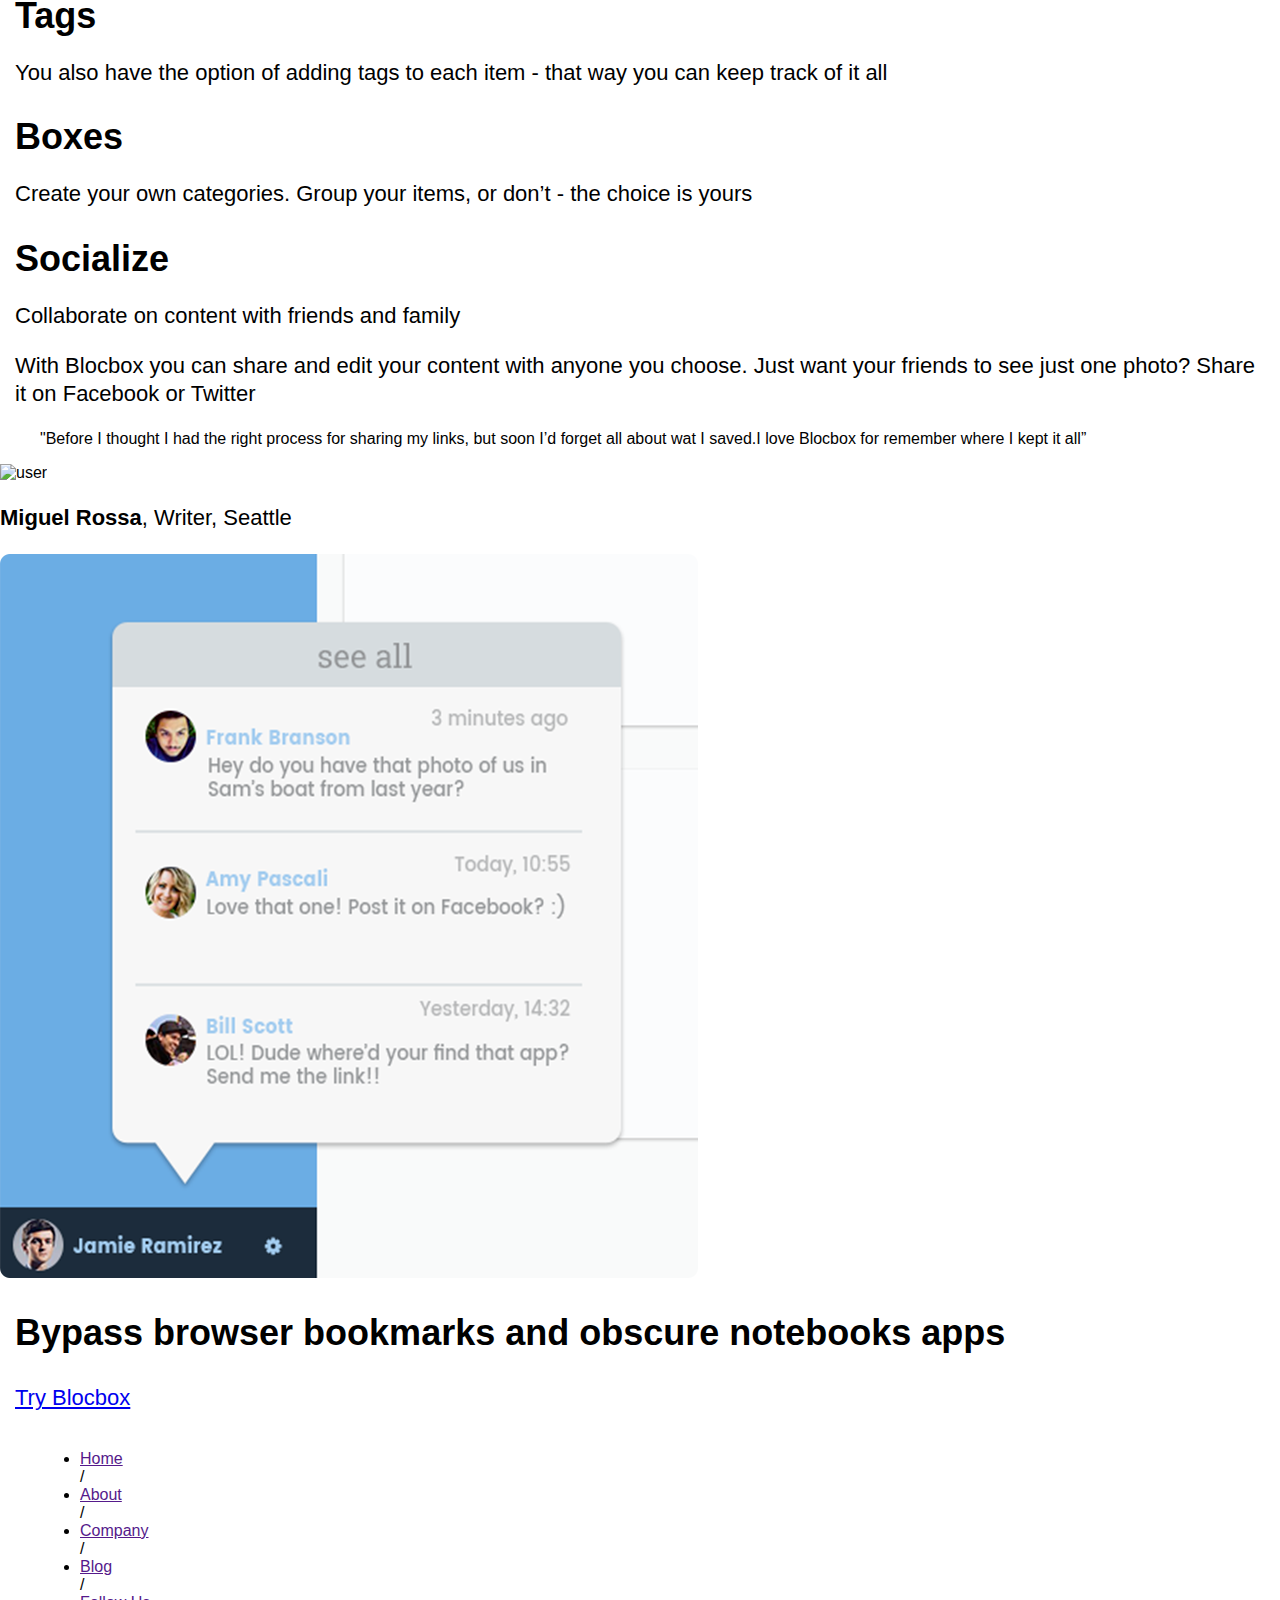
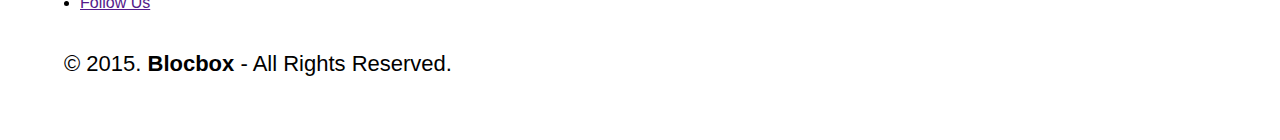
==== commit e370af0b: "Assignment-29-completed" ====
--- a/index.html
+++ b/index.html
@@ -86,7 +86,6 @@
       <h2> Socialize </h2>
        <p>Collaborate on content with friends and family</p>
        </div>
-          <img src="images/chat.png" alt ="chat"/>
        <div class="container s">
             <p>With Blocbox you can share and edit 
             your content with anyone you choose. 
@@ -98,6 +97,7 @@
         my links, but soon I’d forget all about wat I saved.I love Blocbox for remember where I kept it all”</blockquote>
           <img src="https://s3.amazonaws.com/uifaces/faces/twitter/jadlimcaco/128.jpg" alt="user"/>
             <p class="name"><strong>Miguel Rossa</strong>, Writer, Seattle</p>
+                      <img src="images/chat.png" alt ="chat"/>
       </div>
     </section>
    <!--Concluding Section -->
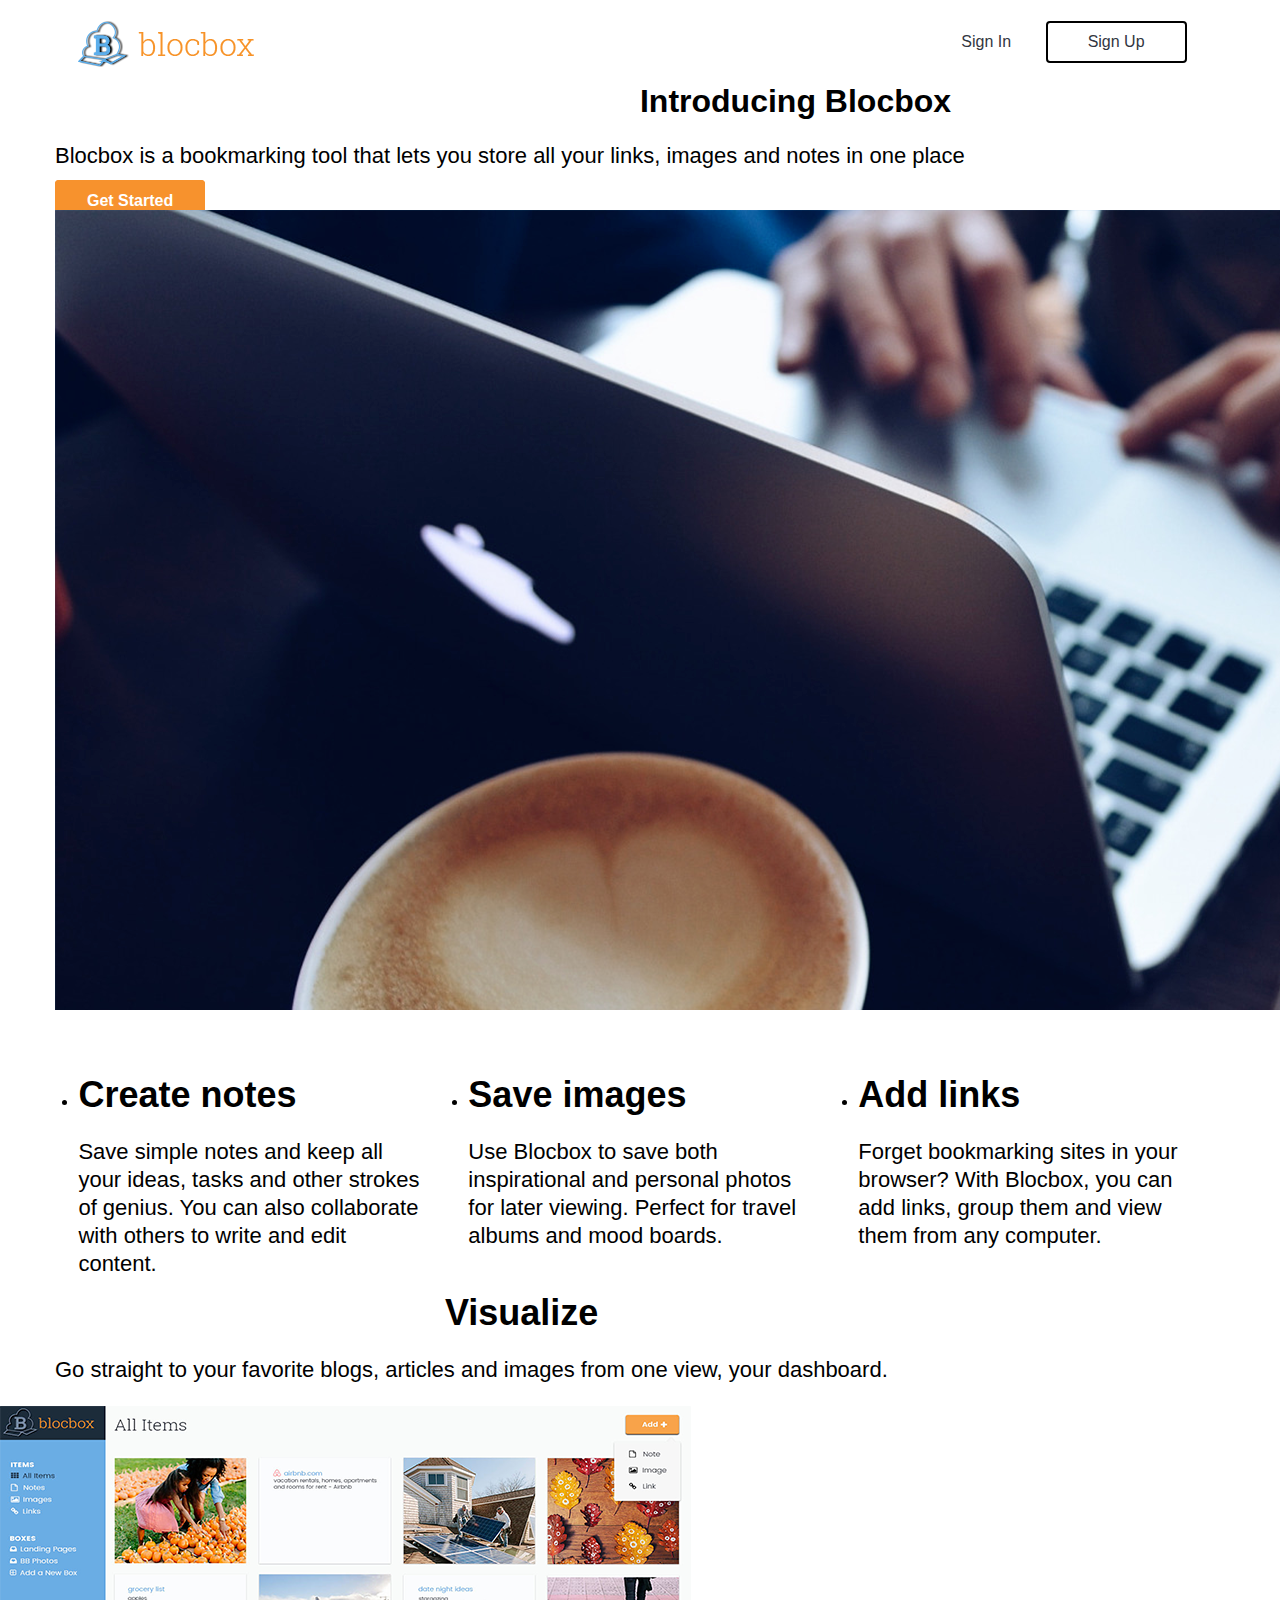
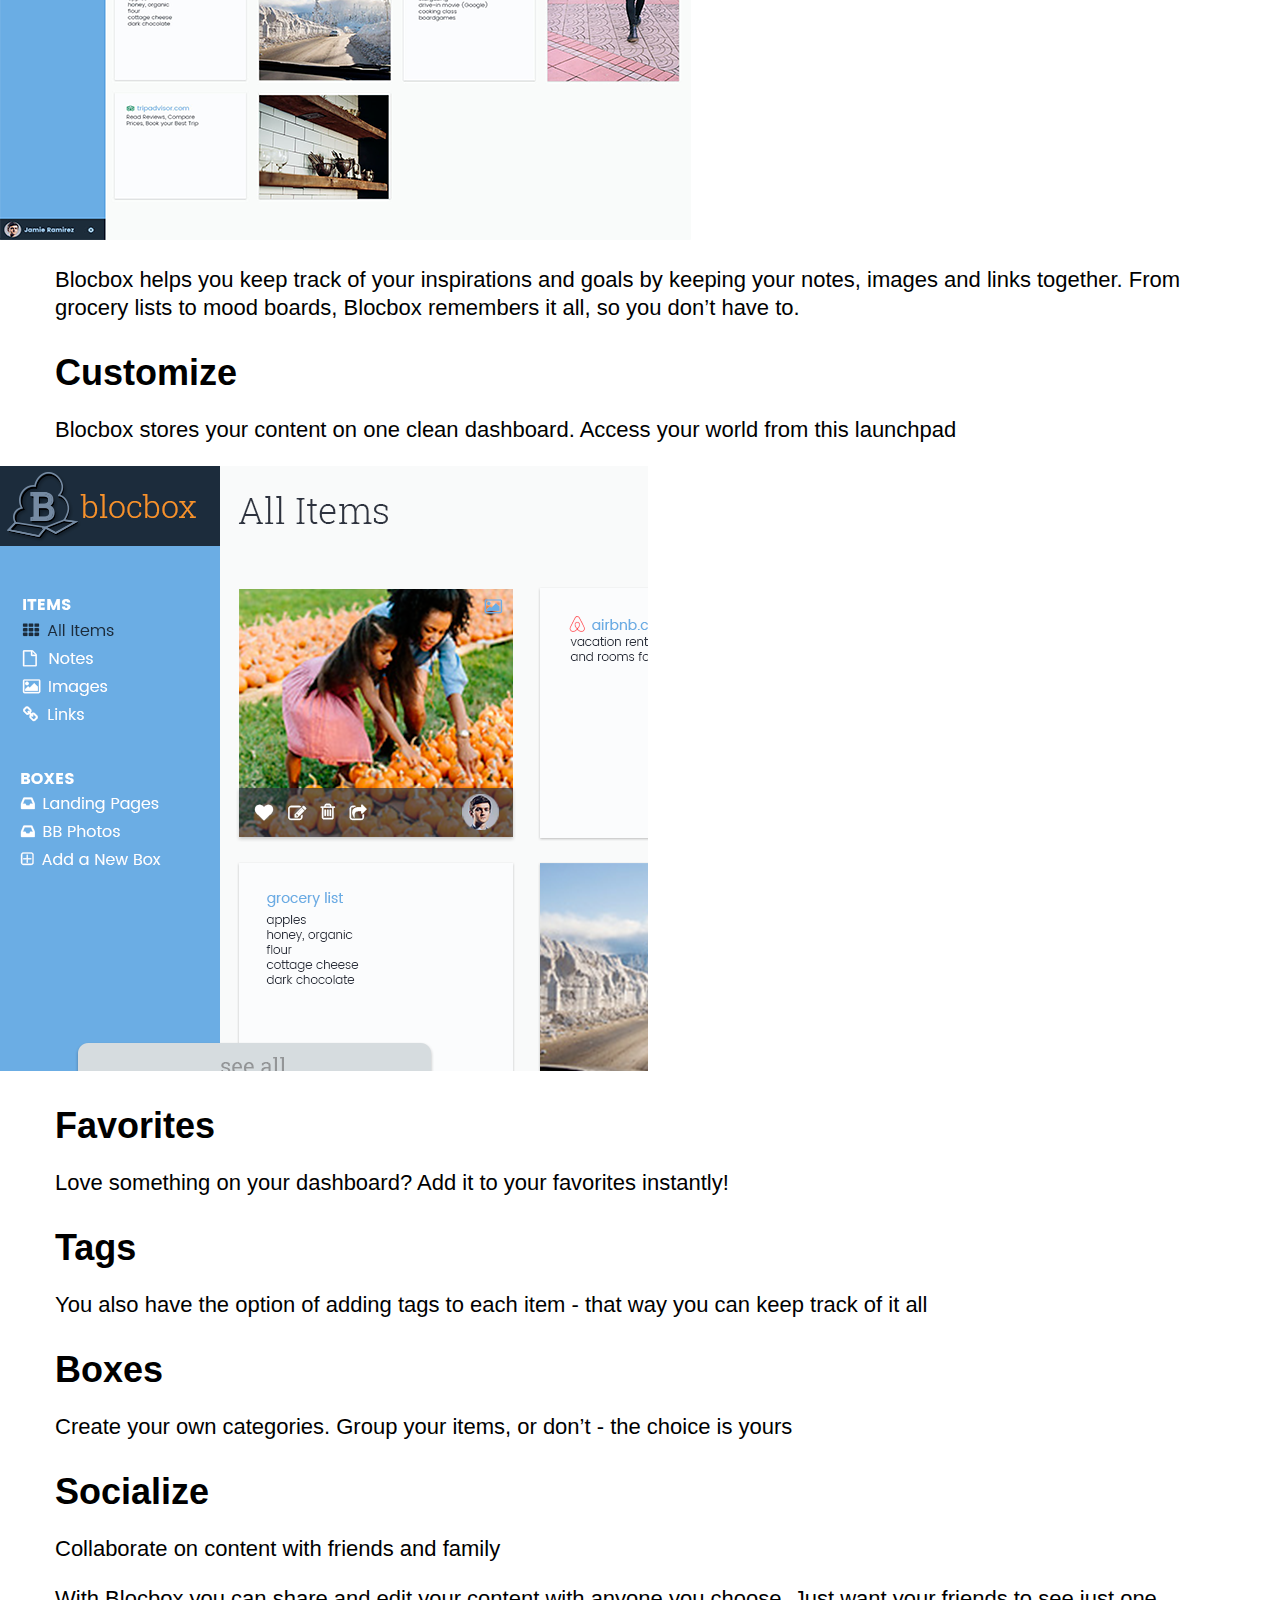
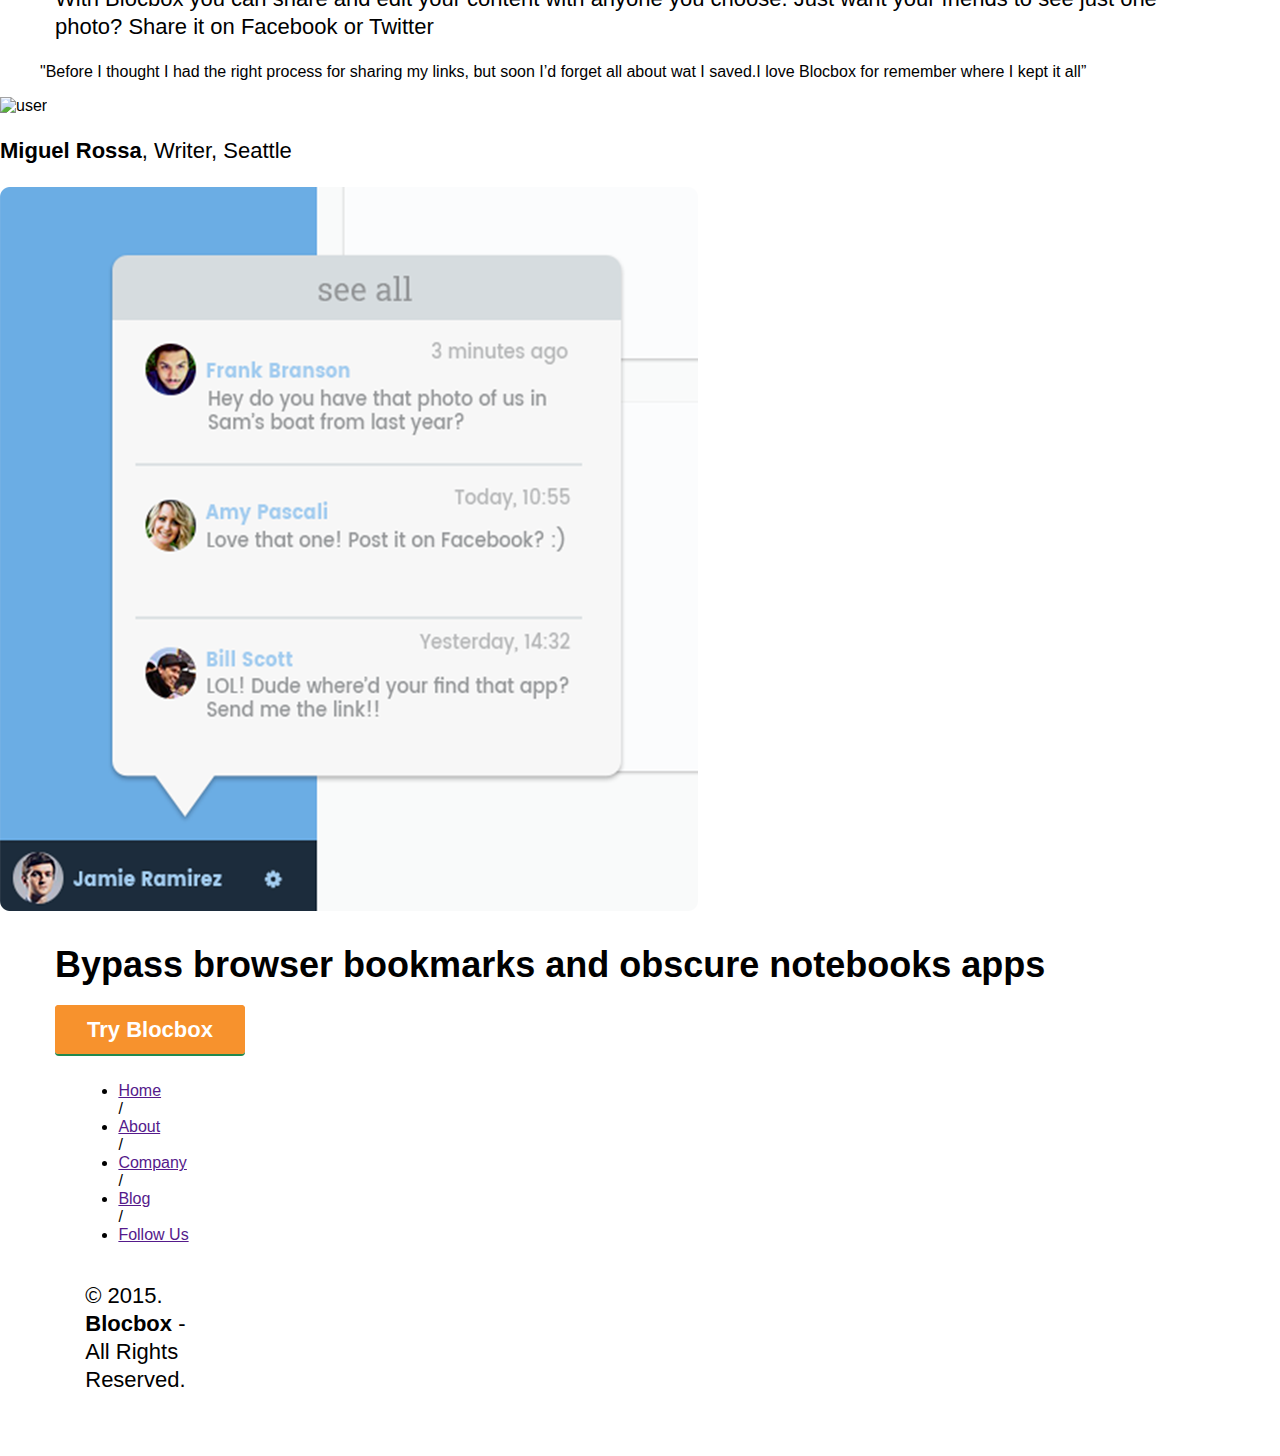
==== commit 139ba269: "Checkpoint-30-completed" ====
--- a/index.html
+++ b/index.html
@@ -34,8 +34,8 @@
      <h1 class="animated fadeIn">Introducing Blocbox</h1>
      <p>Blocbox is a bookmarking tool that lets you store all your links, images and notes in one place </p>
      <a href="signup.html" class="btn">Get Started</a>
-     <img src="images/hero.png" alt="Blocbox" />
-   </div>
+      <img src="images/hero.png" alt="hero"/>
+</div>
  </header>
   <main role="main">
     <!-- Benefits -->
@@ -104,7 +104,7 @@
   <section class ="conclusion">
     <div class="container">
       <h2>Bypass browser bookmarks and obscure notebooks apps<h2>
-       <p><a href="signup.html">Try Blocbox</a><p>
+       <p><a href="signup.html" class="btn">Try Blocbox</a></p>
        </div>
     </div>
   </main>
--- a/css/style.css
+++ b/css/style.css
@@ -19,7 +19,9 @@
   line-height: 28px;
   font-weight:100;
 }
+
 /* Grid */
+
 .container{
 margin-right: auto;
 margin-left: auto;
@@ -38,4 +40,77 @@
   position: relative;
   min-height: 1px;
   margin: 0 2% 20px;
-}+}
+@media (min width: 768px) {
+  .container {
+    width: 750px;
+  }
+}
+@media (min-width: 992px) {
+  .container {
+    width: 970px;
+  }
+  .one-half {
+    width:46%;
+  }
+  .one-third {
+    width:29.33333%;
+  }
+  .one-fourth {
+    width:21%;
+  }
+}
+@media (min-width: 1200px) {
+  .container {
+    width: 1170px;
+  }
+}
+
+/* HEADER */
+
+header 
+  color: #F9FAFA;
+  background-image: none; 
+}
+header nav {
+  padding: 1em 0;
+}
+header nav ul {
+   display:inline;
+   text-align: right;
+   float:right;
+   margin:0;
+ }
+header nav ul > li {
+   list-style-type: none;
+   display: inline-block;
+   margin:0 15px;
+ }
+ header nav ul > li.btn-outline {
+padding:10px 40px;
+   border:2px solid #000000;
+   border-radius: 4px;
+ }
+
+ header nav ul > li.btn-outline:hover {
+   background:#FFFFFF;
+ }
+header nav ul > li > a {
+   color:#323641;
+   text-decoration: none;
+ }
+  header nav ul > li.btn-outline:hover > a {
+   color:#a1cbef;
+ }
+ /* BUTTONS */
+ .btn {
+   border-radius: 4px;
+   color:#FFFFFF;
+   font-weight: 700;
+   text-decoration: none;
+   padding:10px 30px;
+   background: #f7922d;
+   border: 2px solid #f7922d;
+   box-shadow: 0px 2px 0px 0px #22894E;
+}
+
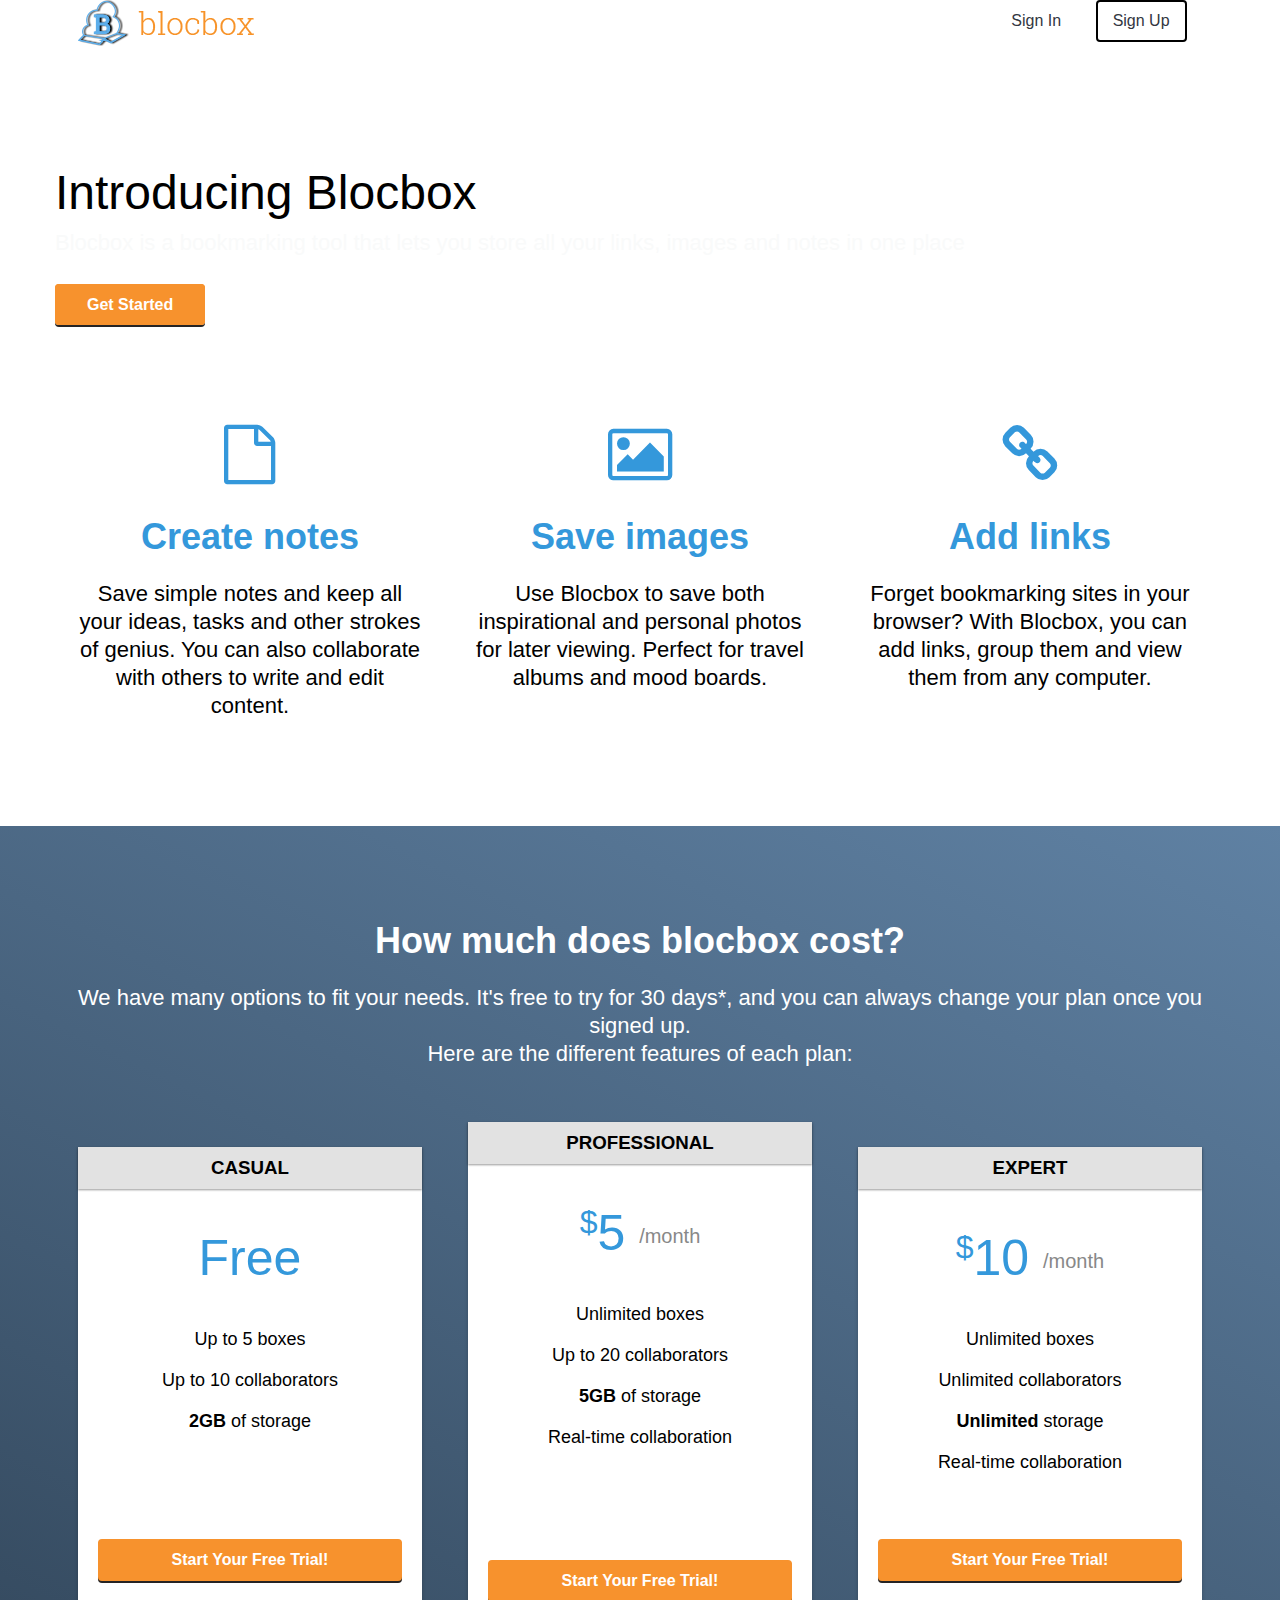
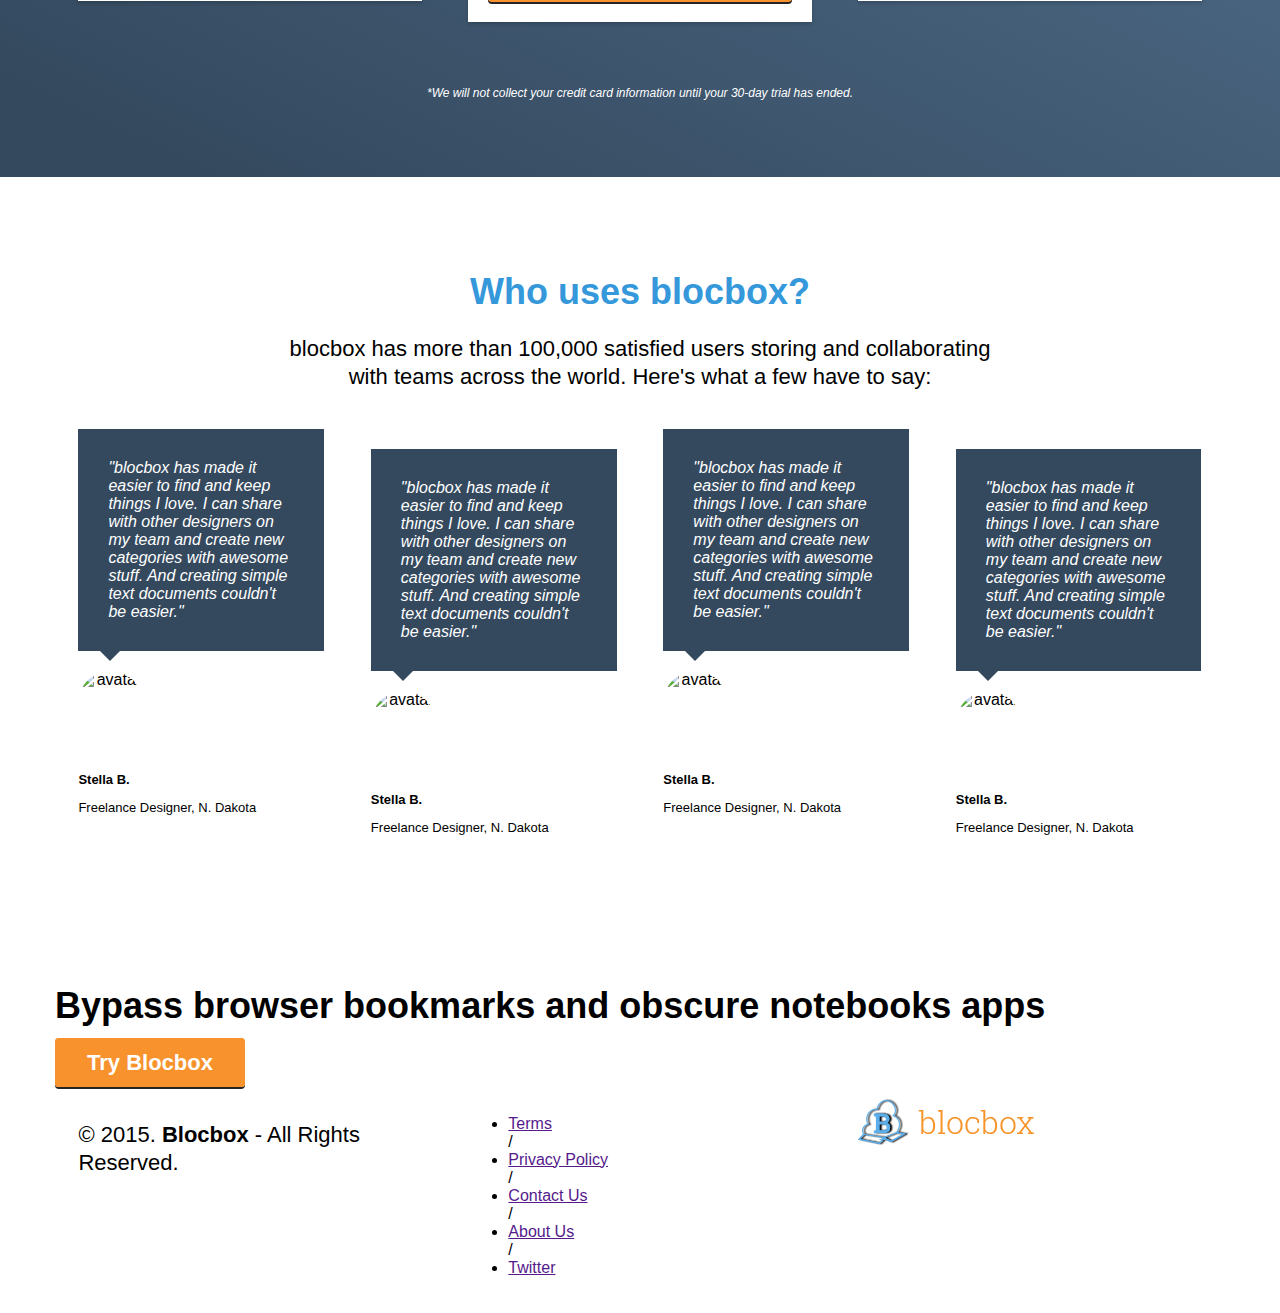
==== commit fe84ce88: "Assignment-31-completed" ====
--- a/index.html
+++ b/index.html
@@ -26,102 +26,237 @@
      <div class="one-half">
        <ul>
          <li><a href="signin.html">Sign In</a></li>
-         <li class="btn-outline"><a href="signup.html">Sign Up</a></li>
+         <li class="btn-outline">
+          <a href="signup.html">Sign Up</a>
+        </li>
        </ul>
      </div>
    </nav>
    <div class="container hero">
-     <h1 class="animated fadeIn">Introducing Blocbox</h1>
-     <p>Blocbox is a bookmarking tool that lets you store all your links, images and notes in one place </p>
+    <div class="title">
+      <h1 class="animated fadeIn">Introducing Blocbox</h1>
+      <p>Blocbox is a bookmarking tool that lets you store all your links, images and notes in one place </p> 
+    </div>
      <a href="signup.html" class="btn">Get Started</a>
-      <img src="images/hero.png" alt="hero"/>
+    <img class="images/hero.png"/>
 </div>
  </header>
   <main role="main">
+
     <!-- Benefits -->
+
    <section class="benefits">
      <ul class="container">
        <li class="one-third">
+            <i class="fa fa-file-o"></i>
          <h2>Create notes</h2>
          <p>Save simple notes and keep all your ideas, tasks and other strokes of genius. You can also collaborate with others to write and edit content.</p>
        </li>
        <li class="one-third">
+            <i class="fa fa-picture-o"></i>
          <h2>Save images</h2>
          <p>Use Blocbox to save both inspirational and personal photos for later viewing. Perfect for travel albums and mood boards.</p>
        </li>
        <li class="one-third">
+            <i class="fa fa-link"></i>
          <h2>Add links</h2>
          <p>Forget bookmarking sites in your browser? With Blocbox, you can add links, group them and view them from any computer.</p>
        </li>
      </ul>
    </section>
-   <!--Visualize Section -->
+
+    <!-- Pricing -->
+  <section class="pricing">
+    <div class="container">
+      <h2>How much does blocbox cost?</h2>
+      <p>We have many options to fit your needs. It's free to try for 30 days*, and you can always change your plan once you signed up. <br/>Here are the different features of each plan:</p>
+    </div>
+    <ul class="container">
+      <li class="one-third">
+        <div class="box">
+          <h3>Casual</h3>
+          <h4>Free</h4>
+          <ul>
+            <li>Up to 5 boxes</li>
+            <li>Up to 10 collaborators</li>
+            <li><strong>2GB</strong> of storage</li>
+          </ul>
+          <a href="signup.html" class="btn">Start Your Free Trial!</a>
+        </div>
+      </li>
+    <li class="one-third">
+      <div class="box middle">
+        <h3>Professional</h3>
+        <h4><span>$</span>5 <span class="month">/month</span></h4>
+        <ul>
+          <li>Unlimited boxes</li>
+          <li>Up to 20 collaborators</li>
+          <li><strong>5GB</strong> of storage</li>
+          <li>Real-time collaboration</li>
+        </ul>
+        <a href="signup.html" class="btn">Start Your Free Trial!</a>
+      </div>
+    </li>
+    <li class="one-third">
+      <div class="box">
+        <h3>Expert</h3>
+        <h4><span>$</span>10 <span class="month">/month</span></h4>
+        <ul>
+          <li>Unlimited boxes</li>
+          <li>Unlimited collaborators</li>
+          <li><strong>Unlimited</strong> storage</li>
+          <li>Real-time collaboration</li>
+        </ul>
+        <a href="signup.html" class="btn">Start Your Free Trial!</a>
+      </div>
+    </li>
+    </ul>
+  <div class="container">
+   <p class="small">*We will not collect your credit card information until your 30-day trial has ended.</p>
+ </div>
+  </section>
+
+
+ <!-- Testimonials -->
+ <section class="testimonials">
+   <div class="container">
+     <h2>Who uses blocbox?</h2>
+     <p>blocbox has more than 100,000 satisfied users storing and collaborating<br/> with teams across the world. Here's what a few have to say:</p>
+   </div>
+   <ul class="container">
+     <li class="one-fourth">
+       <blockquote>"blocbox has made it easier to find and keep things I love. I can share with other designers on my team and create new categories with awesome stuff. And creating simple text documents couldn't be easier."
+       </blockquote>
+       <img src="https://s3.amazonaws.com/uifaces/faces/twitter/jsa/128.jpg" alt="avatar">
+       <p class="name"><strong>Stella B.</strong><br/>Freelance Designer, N. Dakota</p>
+     </li>  
+     <li class="one-fourth">
+      <div class="down">
+       <blockquote>"blocbox has made it easier to find and keep things I love. I can share with other designers on my team and create new categories with awesome stuff. And creating simple text documents couldn't be easier."
+       </blockquote>
+       <img src="https://s3.amazonaws.com/uifaces/faces/twitter/jsa/128.jpg" alt="avatar">
+       <p class="name"><strong>Stella B.</strong><br/>Freelance Designer, N. Dakota</p>
+       </div>
+     </li>  
+     <li class="one-fourth">
+       <blockquote>"blocbox has made it easier to find and keep things I love. I can share with other designers on my team and create new categories with awesome stuff. And creating simple text documents couldn't be easier."
+       </blockquote>
+       <img src="https://s3.amazonaws.com/uifaces/faces/twitter/jsa/128.jpg" alt="avatar">
+       <p class="name"><strong>Stella B.</strong><br/>Freelance Designer, N. Dakota</p>
+     </li>  
+     <li class="one-fourth">
+     <div class="down">
+       <blockquote>"blocbox has made it easier to find and keep things I love. I can share with other designers on my team and create new categories with awesome stuff. And creating simple text documents couldn't be easier."
+       </blockquote>
+       <img src="https://s3.amazonaws.com/uifaces/faces/twitter/jsa/128.jpg" alt="avatar">
+       <p class="name"><strong>Stella B.</strong><br/>Freelance Designer, N. Dakota</p>
+     </li>  
+     </div>
+  </ul>
+ </section>
+
+   <!--Concluding Section -->
+  
+  <section class ="conclusion">
+    <div class="container">
+      <h2>Bypass browser bookmarks and obscure notebooks apps</h2>
+       <p><a href="signup.html" class="btn">Try Blocbox</a></p>
+       </div>
+    </div>
+  </main>
+
+ <footer>
+   <div class="container footer-nav-block">
+       <div class="left-footer-block one-third">
+         <p class="copyright-block">&copy; 2015. <strong>Blocbox</strong> - All Rights Reserved.</p>
+       </div>
+       <nav class="link-block middle-footer-block one-third">
+         <ul>
+           <li><a href="">Terms</a></li> /
+           <li><a href="">Privacy Policy</a></li> /
+           <li><a href="">Contact Us</a></li> /
+           <li><a href="">About Us</a></li> /
+           <li><a href="">Twitter</a></li>
+         </ul>
+       </nav>
+       <div class="right-footer-block one-third">
+         <img class="logo" src="images/site-logo.png" alt="Blocbox" />
+       </div>
+   </div>
+ </footer>
+ 
+</body>
+</html>
+
+<!-- 
+Visualize Section 
    <section class ="visualize">
     <div class="container">
+    <div class="intro">
       <h2> Visualize </h2>
         <p>Go straight to your favorite blogs, articles and images from one view, your dashboard.</p>
-    </div>
-        <img src="images/dashboard.png" alt="dash">
-    <div class="container">
+        </div>
+    </div>
+    <div class="blurb">
         <p>Blocbox helps you keep track of your inspirations and goals by keeping your notes, images and links together. From grocery lists to mood boards, Blocbox remembers it all, so you don’t have to.</p>
   </div>
-   <!-- Customize Section -->
+          <img class="images/dashboard.png" alt="dash">
+
+  Customize Section 
+
    <section class="customize">
    <div class="container">
+   <div class="intro">
       <h2> Customize </h2>
        <p>Blocbox stores your content on one clean dashboard. Access your world from this launchpad</p>
-    </div>
-    <img src="images/detail.png" alt ="customize"/>
-    <div class="container">
-       <h2>Favorites</h2>
+       </div>
+    <img class="images/detail.png" alt ="customize"/>
+    </div>
+      <div class="list">
+        <h2>Favorites</h2>
           <p>Love something on your dashboard? Add it to your favorites instantly!</p>
         <h2>Tags</h2>
           <p>You also have the option of adding tags to each item - that way you can keep track of it all</p>
-         <h2>Boxes</h2>
+        <h2>Boxes</h2>
           <p>Create your own categories. Group your items, or don’t - the choice is yours</p>
     </div>
-   <!--Socialize Section -->
+    </section>
+
+   <!Socialize Section 
+   
    <section class ="socialize">
-    <div class="container s">
+    <div class="intro">
       <h2> Socialize </h2>
        <p>Collaborate on content with friends and family</p>
-       </div>
-       <div class="container s">
             <p>With Blocbox you can share and edit 
             your content with anyone you choose. 
             Just want your friends to see just one 
             photo? Share it on Facebook or Twitter</p>
-      </div>
+            </div>
       <div class = "testimonial">
         <blockquote>"Before I thought I had the right process for sharing 
         my links, but soon I’d forget all about wat I saved.I love Blocbox for remember where I kept it all”</blockquote>
-          <img src="https://s3.amazonaws.com/uifaces/faces/twitter/jadlimcaco/128.jpg" alt="user"/>
+          <img class="https://s3.amazonaws.com/uifaces/faces/twitter/jadlimcaco/128.jpg" alt="user"/>
             <p class="name"><strong>Miguel Rossa</strong>, Writer, Seattle</p>
-                      <img src="images/chat.png" alt ="chat"/>
+        </div>
+          <img class="images/chat.png" alt ="chat"/>
       </div>
     </section>
-   <!--Concluding Section -->
-  <section class ="conclusion">
-    <div class="container">
-      <h2>Bypass browser bookmarks and obscure notebooks apps<h2>
-       <p><a href="signup.html" class="btn">Try Blocbox</a></p>
-       </div>
-    </div>
-  </main>
-
-  <!-- Footer -->
+
+  <!-- Footer -
  <footer>
-   <div class="container footer-nav-block">
-       <div class="left-footer-block one-third">
+   <div class="container-footer-nav-block">
+       <nav class="left-footer-block-one-third">
          <ul>
-           <li><a href="">Home</a></li> /
-           <li><a href="">About</a></li> /
-           <li><a href="">Company</a></li> /
-           <li><a href="">Blog</a></li> /
+           <li><a href="">Home</a></li> 
+           <li><a href="">About</a></li> 
+           <li><a href="">Company</a></li> 
+           <li><a href="">Blog</a></li> 
            <li><a href="">Follow Us</a></li>
          </ul>
        </nav>
-       <div class="right-footer-block one-third">
+       </div>
+       <div class="right-footer-block-one-third">
            <p class="copyright-block">&copy; 2015. <strong>Blocbox</strong> - All Rights Reserved.</p>
        </div>
    </div>
@@ -129,4 +264,5 @@
 </body>
 </html>
  </body>
- </html>+ </html>
+ -->
--- a/css/style.css
+++ b/css/style.css
@@ -2,7 +2,7 @@
   overflow-x:hidden;
 }
 body {
-  font-family: "Poppins", Helvetica, Arial, sans-serif
+  font-family: "Poppins", Helvetica, Arial, sans-serif;
   color:#3333333;
 }
 h1, h2, h3, h4, h4, h6 {
@@ -22,7 +22,7 @@
 
 /* Grid */
 
-.container{
+.container {
 margin-right: auto;
 margin-left: auto;
 padding-left: 15px;
@@ -31,8 +31,11 @@
 }
 .container:before,
 .container:after {
-  content:" ";
-  clear:both;
+  content: " ";
+  display: table;
+}
+.container:after {
+  clear: both;
 }
 .one-half, .one-third, .one-fourth {
   width: 96%;
@@ -41,39 +44,44 @@
   min-height: 1px;
   margin: 0 2% 20px;
 }
-@media (min width: 768px) {
-  .container {
-    width: 750px;
-  }
-}
-@media (min-width: 992px) {
-  .container {
-    width: 970px;
-  }
-  .one-half {
-    width:46%;
-  }
-  .one-third {
-    width:29.33333%;
-  }
-  .one-fourth {
-    width:21%;
-  }
-}
-@media (min-width: 1200px) {
-  .container {
-    width: 1170px;
-  }
+
+/* Media Queries */
+@media (min-width: 768px) {
+   .container {
+     width: 750px;
+   }
+ }
+ @media (min-width: 992px) {
+   .container {
+     width: 970px;
+   }
+   .one-half {
+     width:46%;
+   }
+   .one-third {
+     width:29.33333%;
+   }
+   .one-fourth {
+     width:21%;
+   }
+ }
+ @media (min-width: 1200px) {
+   .container {
+     width: 1170px;
+   }
+ }
+@media tv and (min-width: 704px) and (orientation: landscape) {
+  width: 480px;
 }
 
 /* HEADER */
 
 header 
   color: #F9FAFA;
-  background-image: none; 
 }
 header nav {
   padding: 1em 0;
+  height: 18px;    
 }
 header nav ul {
    display:inline;
@@ -87,7 +95,7 @@
    margin:0 15px;
  }
  header nav ul > li.btn-outline {
-padding:10px 40px;
+  padding:10px 15px;
    border:2px solid #000000;
    border-radius: 4px;
  }
@@ -102,6 +110,28 @@
   header nav ul > li.btn-outline:hover > a {
    color:#a1cbef;
  }
+
+ /* Hero */
+
+  header .hero h1 {
+  font-size: 48px;
+  font-weight: normal;  
+  margin:95px 0 0;
+  }
+ header .hero p {
+  font-size: 22px;
+   line-height: 26px;
+   font-weight: 100;
+   margin:10px 0 40px;
+    color: #f9fafa;
+ }
+header .hero img {
+  display: block;
+  margin: 3em auto 0;
+  /*background-image: url("images/hero.png") no-repeat top center ;
+  height: 799px;*/
+ }
+
  /* BUTTONS */
  .btn {
    border-radius: 4px;
@@ -111,6 +141,291 @@
    padding:10px 30px;
    background: #f7922d;
    border: 2px solid #f7922d;
-   box-shadow: 0px 2px 0px 0px #22894E;
-}
-
+   box-shadow: 0px 2px 0px 0px #262424;
+}
+
+/* BENEFITS */
+
+ /* BENEFITS */
+ .benefits {
+   text-align: center;
+   display:block;
+   position:relative;
+ }
+ .benefits ul {
+   margin: 0 auto;
+   padding:4em 0;
+ }
+ .benefits ul li {
+   list-style-type: none;
+   display: inline-block;
+ }
+ .benefits i {
+   color:#3498DB;
+   font-size:60px;
+   margin:0;
+   vertical-align: middle;
+ }
+ .benefits h2 {
+   color:#3498DB;
+ }
+
+/* PRICING */
+ .pricing {
+   background: #34495E url("../images/background.png") top center no-repeat;
+   background: url("../images/background.png") top center no-repeat, linear-gradient(206deg, #5F81A3 0%, #34495E 94%);
+   background-size:cover;
+   text-align: center;
+   padding:4em 0;
+ }
+ .pricing h2, .pricing p {
+   color:#FFFFFF;
+ }
+ .pricing ul {
+   margin:0 auto;
+   padding:2em 0;
+ }
+ .pricing ul li {
+   list-style-type: none;
+ }
+.box {
+   padding:0 15px 15px;
+   background: #FFFFFF;
+   box-shadow: 0px 2px 4px 0px rgba(0,0,0,0.20);
+   min-height: 439px;
+   position: relative;
+   margin-top: 25px;
+ }
+ .box.middle {
+   min-height: 485px;
+   margin-top:0px;
+ }
+.box h3 {
+   font-family: "Roboto Slab", Helvetica, Arial, sans-serif;
+   font-weight: 600;
+   text-transform: uppercase;
+   background: #E2E2E2;
+   box-shadow: 0px 1px 2px 0px rgba(0,0,0,0.40);
+   left:0;
+   right:0;
+   top:0;
+   text-align: center;
+   margin:0 -15px 40px;
+   padding:10px 0;
+ }
+.box h4 {
+   font-size:50px;
+   font-weight: normal;
+   margin:40px 0 10px;
+   color:#3498DB;
+ }
+ .box h4 span {
+   font-size:32px;
+   vertical-align: top;
+ }
+ .box h4 span.month {
+   font-family: "Roboto Slab", Helvetica, Arial, sans-serif;
+   font-weight: 100;
+   color:#888888;
+   font-size:20px;
+   vertical-align: middle;
+ }
+ .box ul li {
+   font-size:18px;
+   margin-bottom:20px;
+   font-weight: 100;
+ }
+ .box .btn {
+   position:absolute;
+   bottom:20px;
+   left:20px;
+   right:20px;
+ }
+ .small {
+   font-size: 12px;
+   color: #FEFEFE;
+   line-height: 15px;
+   font-style:italic;
+ }
+  .testimonials {
+   padding:4em 0;
+   text-align: center;
+ }
+ .testimonials h2 {
+   color:#3498DB;
+ }
+  .testimonials ul li {
+   list-style-type: none;
+ }
+ .testimonials blockquote {
+   color:#FFFFFF;
+   text-align: left;
+   font-style: italic;
+   background:#34495E;
+   position: relative;
+   padding:30px;
+   width:auto;
+   margin:0;
+ }
+ .testimonials blockquote:after {
+   top: 100%;
+   left: 13%;
+   border: solid transparent;
+   content: " ";
+   height: 0;
+   width: 0;
+   position: absolute;
+   pointer-events: none;
+   border-top-color: #34495E;
+   border-width: 10px;
+   margin-left: -10px;
+ }
+ .testimonials blockquote:after {
+   top: 100%;
+   left: 13%;
+   border: solid transparent;
+   content: " ";
+   height: 0;
+   width: 0;
+   position: absolute;
+   pointer-events: none;
+   border-top-color: #34495E;
+   border-width: 10px;
+   margin-left: -10px;
+ }
+ .testimonials img {
+   height: 65px;
+   width: 65px;
+   border-radius:50%;
+   float: left;
+   display: inline-block;
+   margin:20px 10px 0 0;
+ }
+ .testimonials p.name {
+   float: left;
+   display: inline-block;
+   text-align: left;
+   font-size:13px;
+   margin-top: 30px;
+ }
+ .down {
+  margin-top: 20px;
+ }
+/*
+ .benefits {
+   background-color: #f9fafa;
+   height: 203px;
+   text-align: center;
+   display:block;
+   position:relative;
+ }
+ .benefits ul {
+   margin: 0 auto;
+   padding:4em 0;
+ }
+ .benefits ul li {
+  list-style-type: none;
+   display: inline-block;
+ }
+ .benefits i {
+   color:#6babe3;
+   font-size:60px;
+   margin:0;
+   vertical-align: middle;
+ }
+ .benefits h2 {
+   color:#6babe3;
+ }
+*/
+
+/* Pricing */
+
+ /* Visualize 
+
+ .visualize {
+   background-color: #a1cbef;
+   background-size: cover; 
+    height: 800px;
+    position: relative;
+  }
+  .intro {
+   text-align: center;
+   position:relative;
+  }
+ 
+ .blurb {
+float: left;
+padding-left: 20px;
+position: relative;
+ } 
+
+ .visualize img {
+    float:right;
+    width: 940px;
+    height: 556px;
+    position: relative;
+ } 
+*/
+/* Customize 
+.customize {
+   background-color: #f9fafa;
+   background-size:cover;
+    height: 800px;
+   position: relative;
+   text-align:center;
+   float: middle;
+}
+.intro {
+  text-align: left;
+  float: right;
+   padding:4em 0;
+}
+.customize img {
+  float:left;
+  width: 373px;
+  height: 423px;
+}
+/* Socialize 
+
+.socialize {
+   background-color: #a1cbef;
+   background-size:cover;
+   height: 800px;
+   position: relative;
+}
+.socialize > h2, .socialize p {
+    text-align: left;
+    float:left;
+    padding-left: 20px;
+}
+.testimonial img {
+  float:left;
+}
+
+.socialize img {
+  float:right;
+    width: 698px;
+    height:724px;
+}
+/* Conclusion 
+
+.conclusion {
+  background-color: #a1cbef;
+  background-size:cover;
+  height: 236px;
+}
+.conclusion > h2, .conclusion p, .conclusion a {
+  float:middle;
+}
+/* Footer 
+.container-footer-nav-block {
+  background-color: #323641;
+  background-size:cover;
+  height: 223px;
+  position:fixed;
+}
+.left-footer-block-one-third {
+
+}
+*/
+
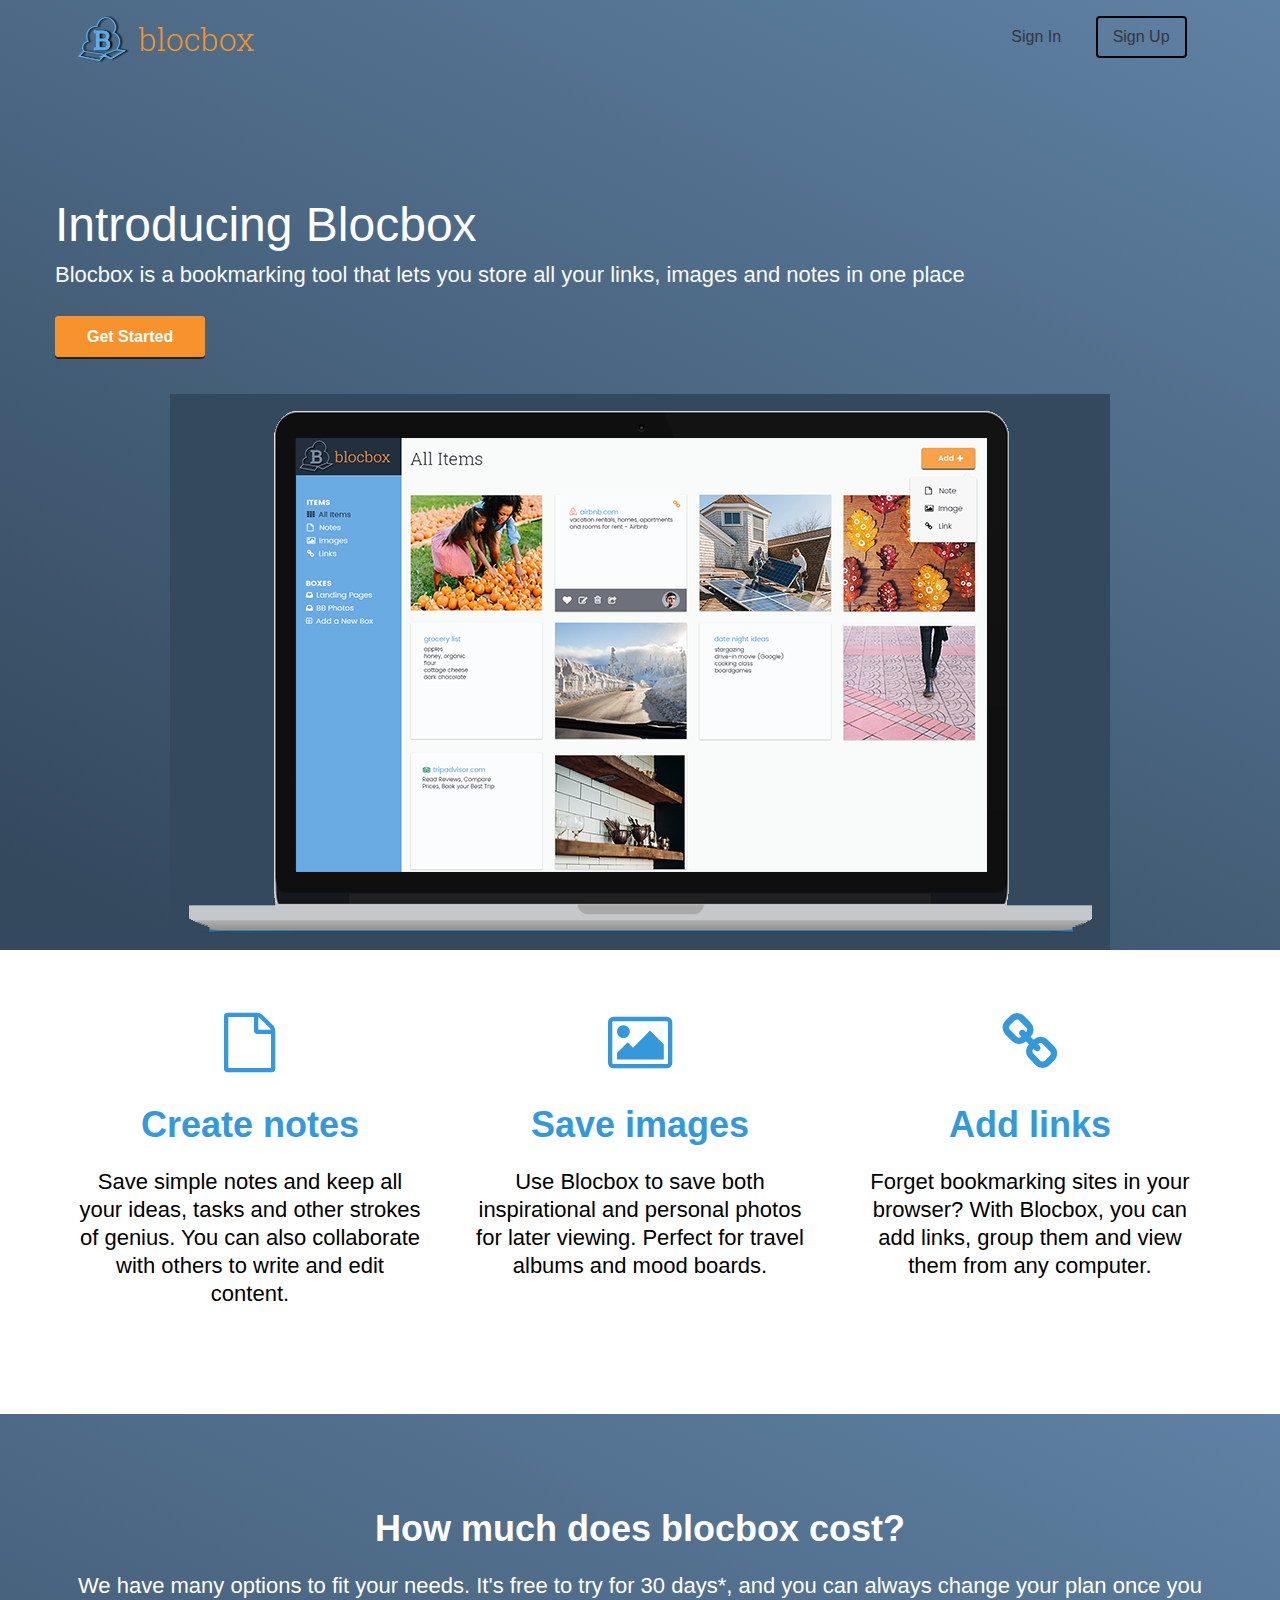
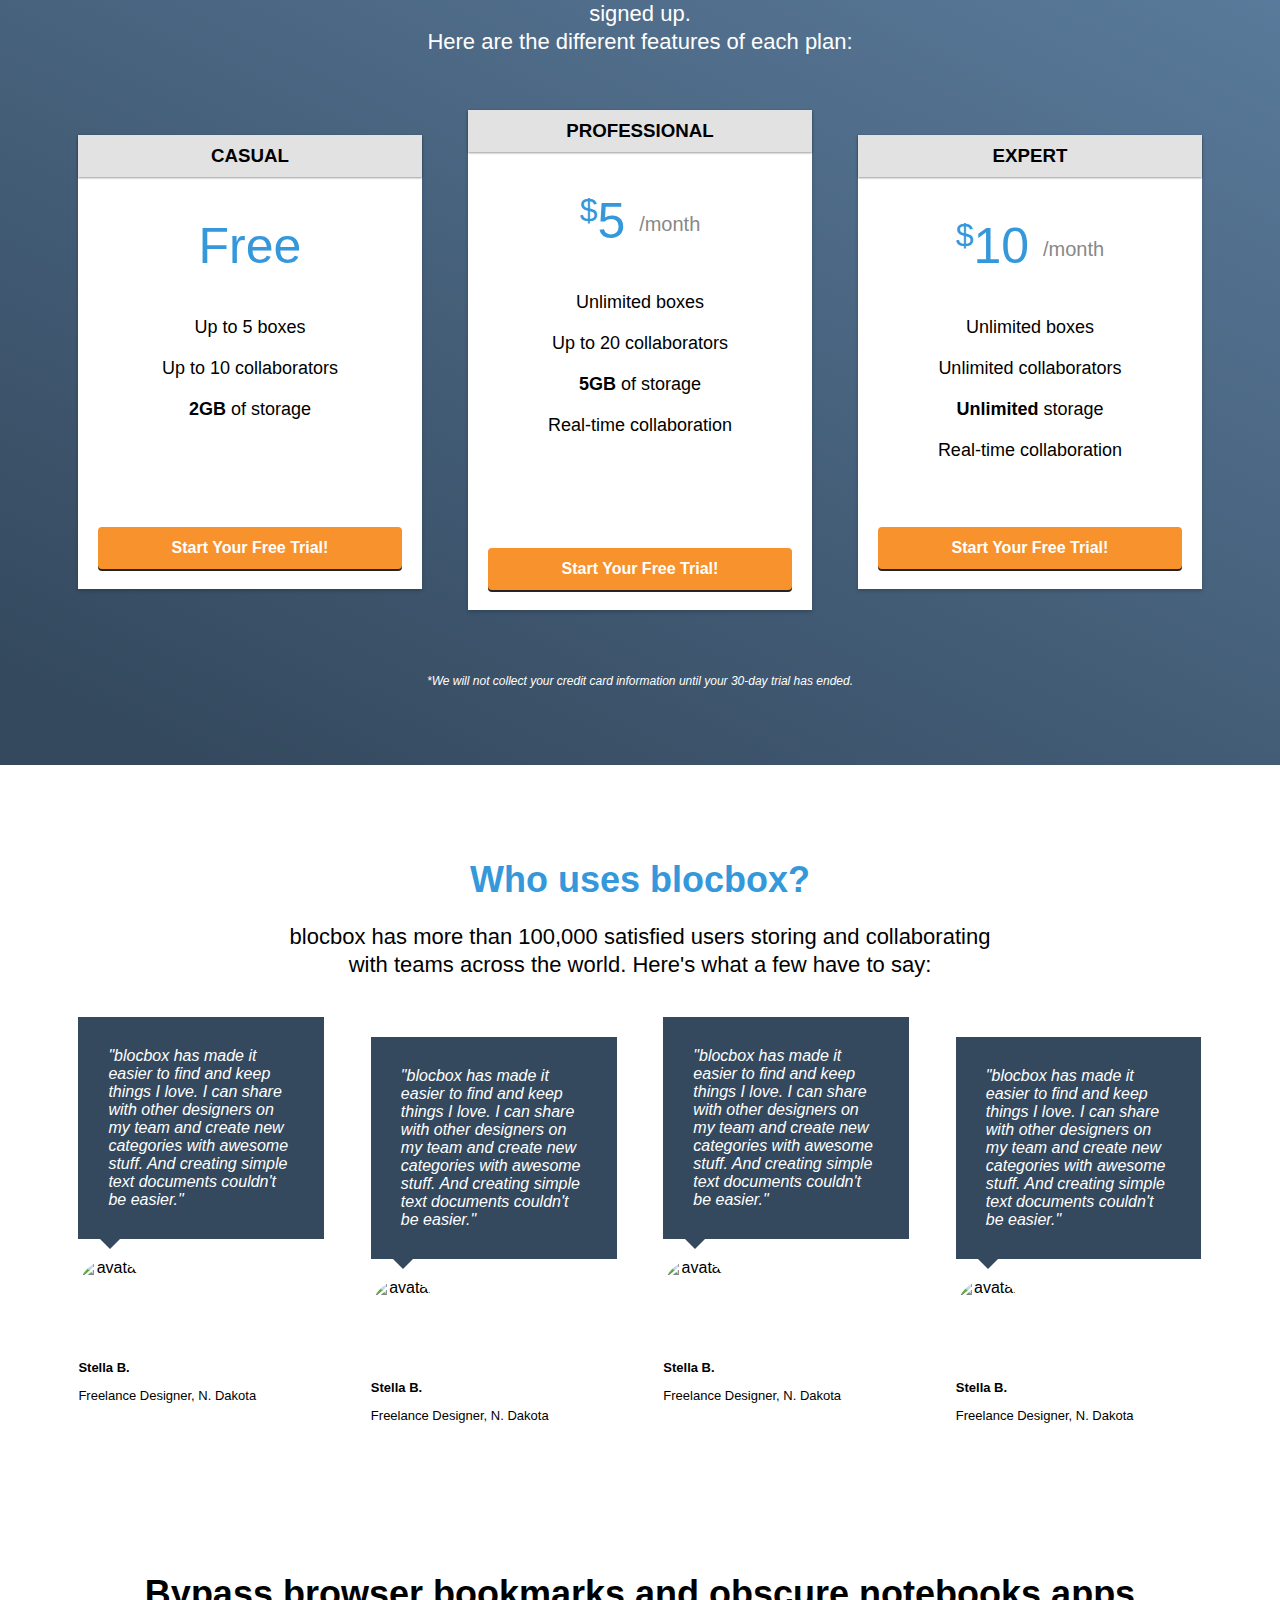
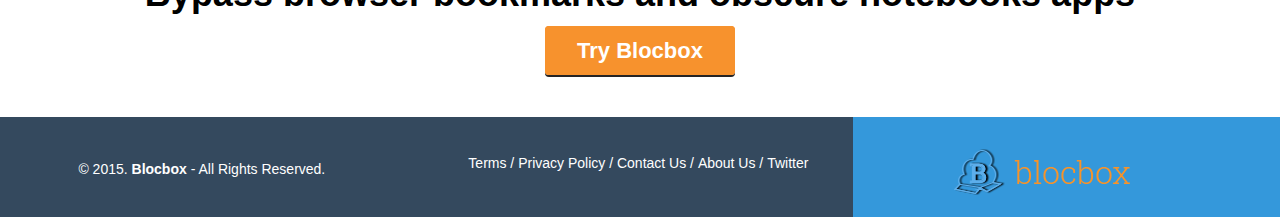
==== commit 233c3bf8: "Assignment-31-completed" ====
--- a/index.html
+++ b/index.html
@@ -38,7 +38,7 @@
       <p>Blocbox is a bookmarking tool that lets you store all your links, images and notes in one place </p> 
     </div>
      <a href="signup.html" class="btn">Get Started</a>
-    <img class="images/hero.png"/>
+    <img src="images/dashboard.png" />
 </div>
  </header>
   <main role="main">
@@ -187,82 +187,3 @@
  
 </body>
 </html>
-
-<!-- 
-Visualize Section 
-   <section class ="visualize">
-    <div class="container">
-    <div class="intro">
-      <h2> Visualize </h2>
-        <p>Go straight to your favorite blogs, articles and images from one view, your dashboard.</p>
-        </div>
-    </div>
-    <div class="blurb">
-        <p>Blocbox helps you keep track of your inspirations and goals by keeping your notes, images and links together. From grocery lists to mood boards, Blocbox remembers it all, so you don’t have to.</p>
-  </div>
-          <img class="images/dashboard.png" alt="dash">
-
-  Customize Section 
-
-   <section class="customize">
-   <div class="container">
-   <div class="intro">
-      <h2> Customize </h2>
-       <p>Blocbox stores your content on one clean dashboard. Access your world from this launchpad</p>
-       </div>
-    <img class="images/detail.png" alt ="customize"/>
-    </div>
-      <div class="list">
-        <h2>Favorites</h2>
-          <p>Love something on your dashboard? Add it to your favorites instantly!</p>
-        <h2>Tags</h2>
-          <p>You also have the option of adding tags to each item - that way you can keep track of it all</p>
-        <h2>Boxes</h2>
-          <p>Create your own categories. Group your items, or don’t - the choice is yours</p>
-    </div>
-    </section>
-
-   <!Socialize Section 
-   
-   <section class ="socialize">
-    <div class="intro">
-      <h2> Socialize </h2>
-       <p>Collaborate on content with friends and family</p>
-            <p>With Blocbox you can share and edit 
-            your content with anyone you choose. 
-            Just want your friends to see just one 
-            photo? Share it on Facebook or Twitter</p>
-            </div>
-      <div class = "testimonial">
-        <blockquote>"Before I thought I had the right process for sharing 
-        my links, but soon I’d forget all about wat I saved.I love Blocbox for remember where I kept it all”</blockquote>
-          <img class="https://s3.amazonaws.com/uifaces/faces/twitter/jadlimcaco/128.jpg" alt="user"/>
-            <p class="name"><strong>Miguel Rossa</strong>, Writer, Seattle</p>
-        </div>
-          <img class="images/chat.png" alt ="chat"/>
-      </div>
-    </section>
-
-  <!-- Footer -
- <footer>
-   <div class="container-footer-nav-block">
-       <nav class="left-footer-block-one-third">
-         <ul>
-           <li><a href="">Home</a></li> 
-           <li><a href="">About</a></li> 
-           <li><a href="">Company</a></li> 
-           <li><a href="">Blog</a></li> 
-           <li><a href="">Follow Us</a></li>
-         </ul>
-       </nav>
-       </div>
-       <div class="right-footer-block-one-third">
-           <p class="copyright-block">&copy; 2015. <strong>Blocbox</strong> - All Rights Reserved.</p>
-       </div>
-   </div>
- </footer>
-</body>
-</html>
- </body>
- </html>
- -->
--- a/css/style.css
+++ b/css/style.css
@@ -21,7 +21,6 @@
 }
 
 /* Grid */
-
 .container {
 margin-right: auto;
 margin-left: auto;
@@ -75,13 +74,13 @@
 }
 
 /* HEADER */
-
-header 
-  color: #F9FAFA;
-}
+header {
+  color:#FFFFFF;
+  background: #34495E;
+  background-image: linear-gradient(206deg, #5F81A3 0%, #34495E 94%);
+ }
 header nav {
-  padding: 1em 0;
-  height: 18px;    
+  padding: 1em 0;  
 }
 header nav ul {
    display:inline;
@@ -101,7 +100,7 @@
  }
 
  header nav ul > li.btn-outline:hover {
-   background:#FFFFFF;
+   background:#34495E;
  }
 header nav ul > li > a {
    color:#323641;
@@ -110,8 +109,6 @@
   header nav ul > li.btn-outline:hover > a {
    color:#a1cbef;
  }
-
- /* Hero */
 
   header .hero h1 {
   font-size: 48px;
@@ -128,8 +125,6 @@
 header .hero img {
   display: block;
   margin: 3em auto 0;
-  /*background-image: url("images/hero.png") no-repeat top center ;
-  height: 799px;*/
  }
 
  /* BUTTONS */
@@ -247,6 +242,8 @@
    line-height: 15px;
    font-style:italic;
  }
+
+ /*Testimonials */
   .testimonials {
    padding:4em 0;
    text-align: center;
@@ -311,121 +308,61 @@
  .down {
   margin-top: 20px;
  }
-/*
- .benefits {
-   background-color: #f9fafa;
-   height: 203px;
-   text-align: center;
-   display:block;
-   position:relative;
- }
- .benefits ul {
+/*Conclusion*/
+.conclusion {
+  text-align: center;
+  float:middle;
+  margin-bottom: 30px;
+}
+ /* FOOTER */
+ footer {
+   background-color: #34495E;
+   background-image: linear-gradient(to top,
+      #3498DB 0%, #3498DB 50%, #34495E 50%, #34495E 100%);
+   color: #FFFFFF;
+   height: 150px;
+   position: relative;
+   overflow: hidden;
+   z-index: 0;
+ }
+ footer p, footer nav ul {
+   font-size:14px;
+   font-weight:100;
+   text-align: center;
+   margin: 10px auto 0;
+ }
+ footer nav ul li {
+   list-style-type: none;
+   display: inline;
+ }
+ footer nav ul li a {
+   color:#FFFFFF;
+   text-decoration: none;
+ }
+ footer .right-footer-block {
+   background-color: transparent;
+ }
+ footer .logo{
+   padding: 2.35em 0;
    margin: 0 auto;
-   padding:4em 0;
- }
- .benefits ul li {
-  list-style-type: none;
-   display: inline-block;
- }
- .benefits i {
-   color:#6babe3;
-   font-size:60px;
-   margin:0;
-   vertical-align: middle;
- }
- .benefits h2 {
-   color:#6babe3;
- }
-*/
-
-/* Pricing */
-
- /* Visualize 
-
- .visualize {
-   background-color: #a1cbef;
-   background-size: cover; 
-    height: 800px;
-    position: relative;
-  }
-  .intro {
-   text-align: center;
-   position:relative;
-  }
- 
- .blurb {
-float: left;
-padding-left: 20px;
-position: relative;
- } 
-
- .visualize img {
-    float:right;
-    width: 940px;
-    height: 556px;
-    position: relative;
- } 
-*/
-/* Customize 
-.customize {
-   background-color: #f9fafa;
-   background-size:cover;
-    height: 800px;
-   position: relative;
-   text-align:center;
-   float: middle;
-}
-.intro {
-  text-align: left;
-  float: right;
-   padding:4em 0;
-}
-.customize img {
-  float:left;
-  width: 373px;
-  height: 423px;
-}
-/* Socialize 
-
-.socialize {
-   background-color: #a1cbef;
-   background-size:cover;
-   height: 800px;
-   position: relative;
-}
-.socialize > h2, .socialize p {
-    text-align: left;
-    float:left;
-    padding-left: 20px;
-}
-.testimonial img {
-  float:left;
-}
-
-.socialize img {
-  float:right;
-    width: 698px;
-    height:724px;
-}
-/* Conclusion 
-
-.conclusion {
-  background-color: #a1cbef;
-  background-size:cover;
-  height: 236px;
-}
-.conclusion > h2, .conclusion p, .conclusion a {
-  float:middle;
-}
-/* Footer 
-.container-footer-nav-block {
-  background-color: #323641;
-  background-size:cover;
-  height: 223px;
-  position:fixed;
-}
-.left-footer-block-one-third {
-
-}
-*/
-
+   display: block;
+ }
+/*Additional Media Query*/
+ @media (min-width: 992px){
+   footer{
+     background-color: #3498DB;
+     background-image:linear-gradient(to left, 
+      #3498DB 0%, #3498DB 33.33337%, #34495E 33.33337%, #34495E 100%);
+     height: 100px;
+   }
+   footer p, footer nav ul{
+     padding: 2em 0;
+     text-align: left;
+   }
+   footer .right-footer-block {
+     background-color: #3498DB;
+   }
+   footer .logo{
+     padding: 2em 0 2em 1.5em;
+   }
+ }